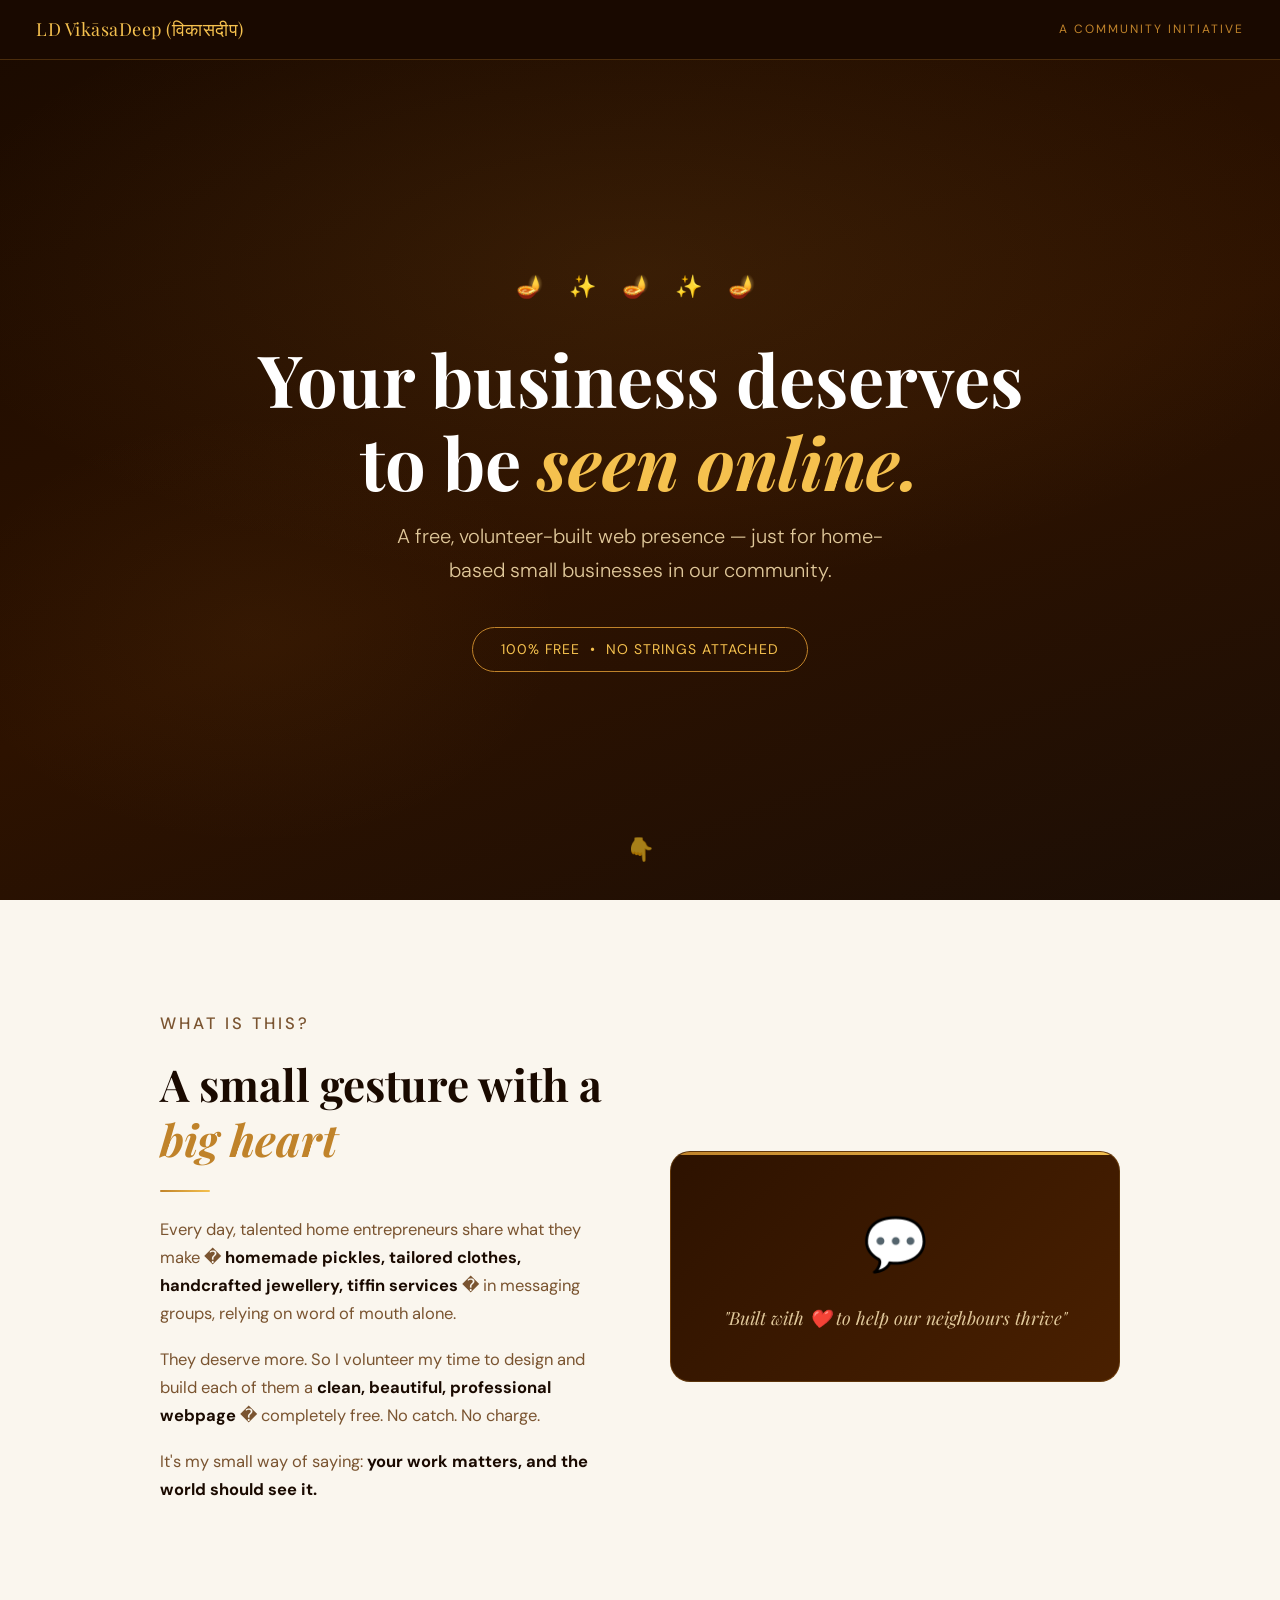
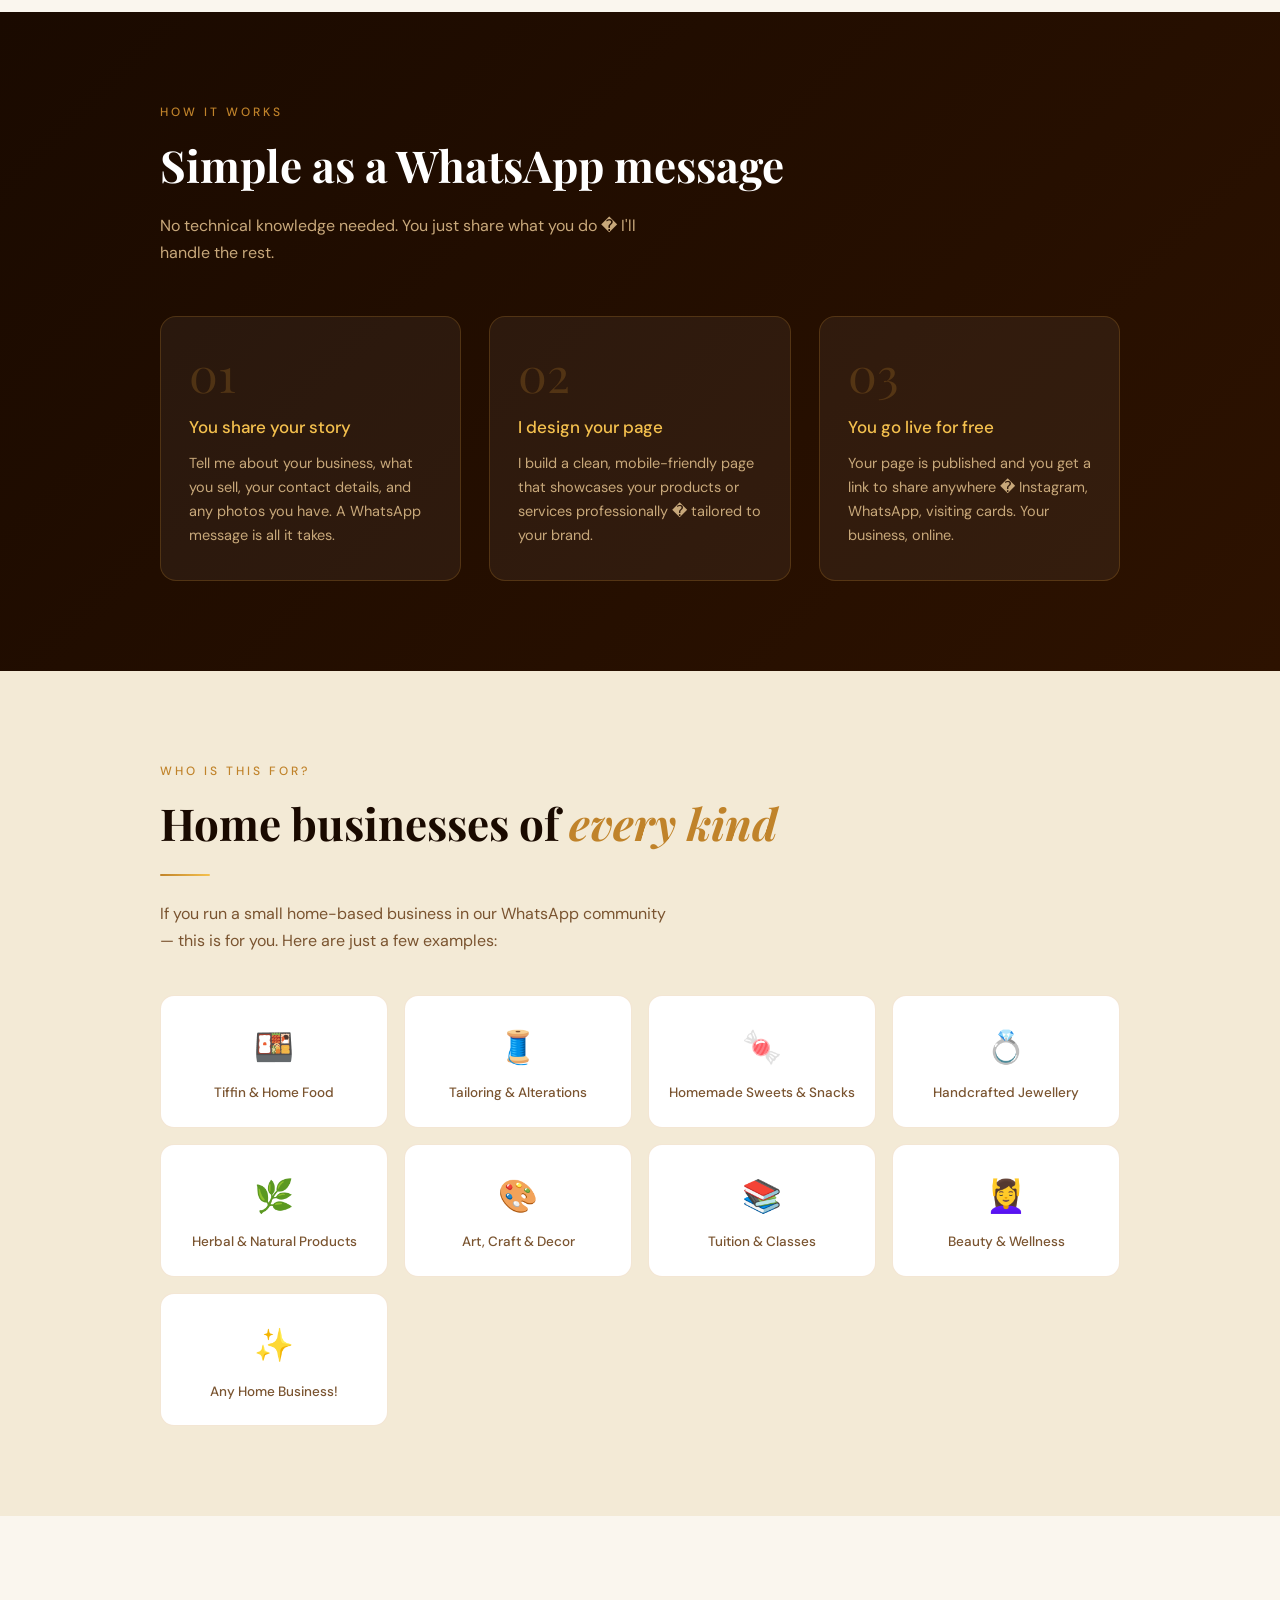
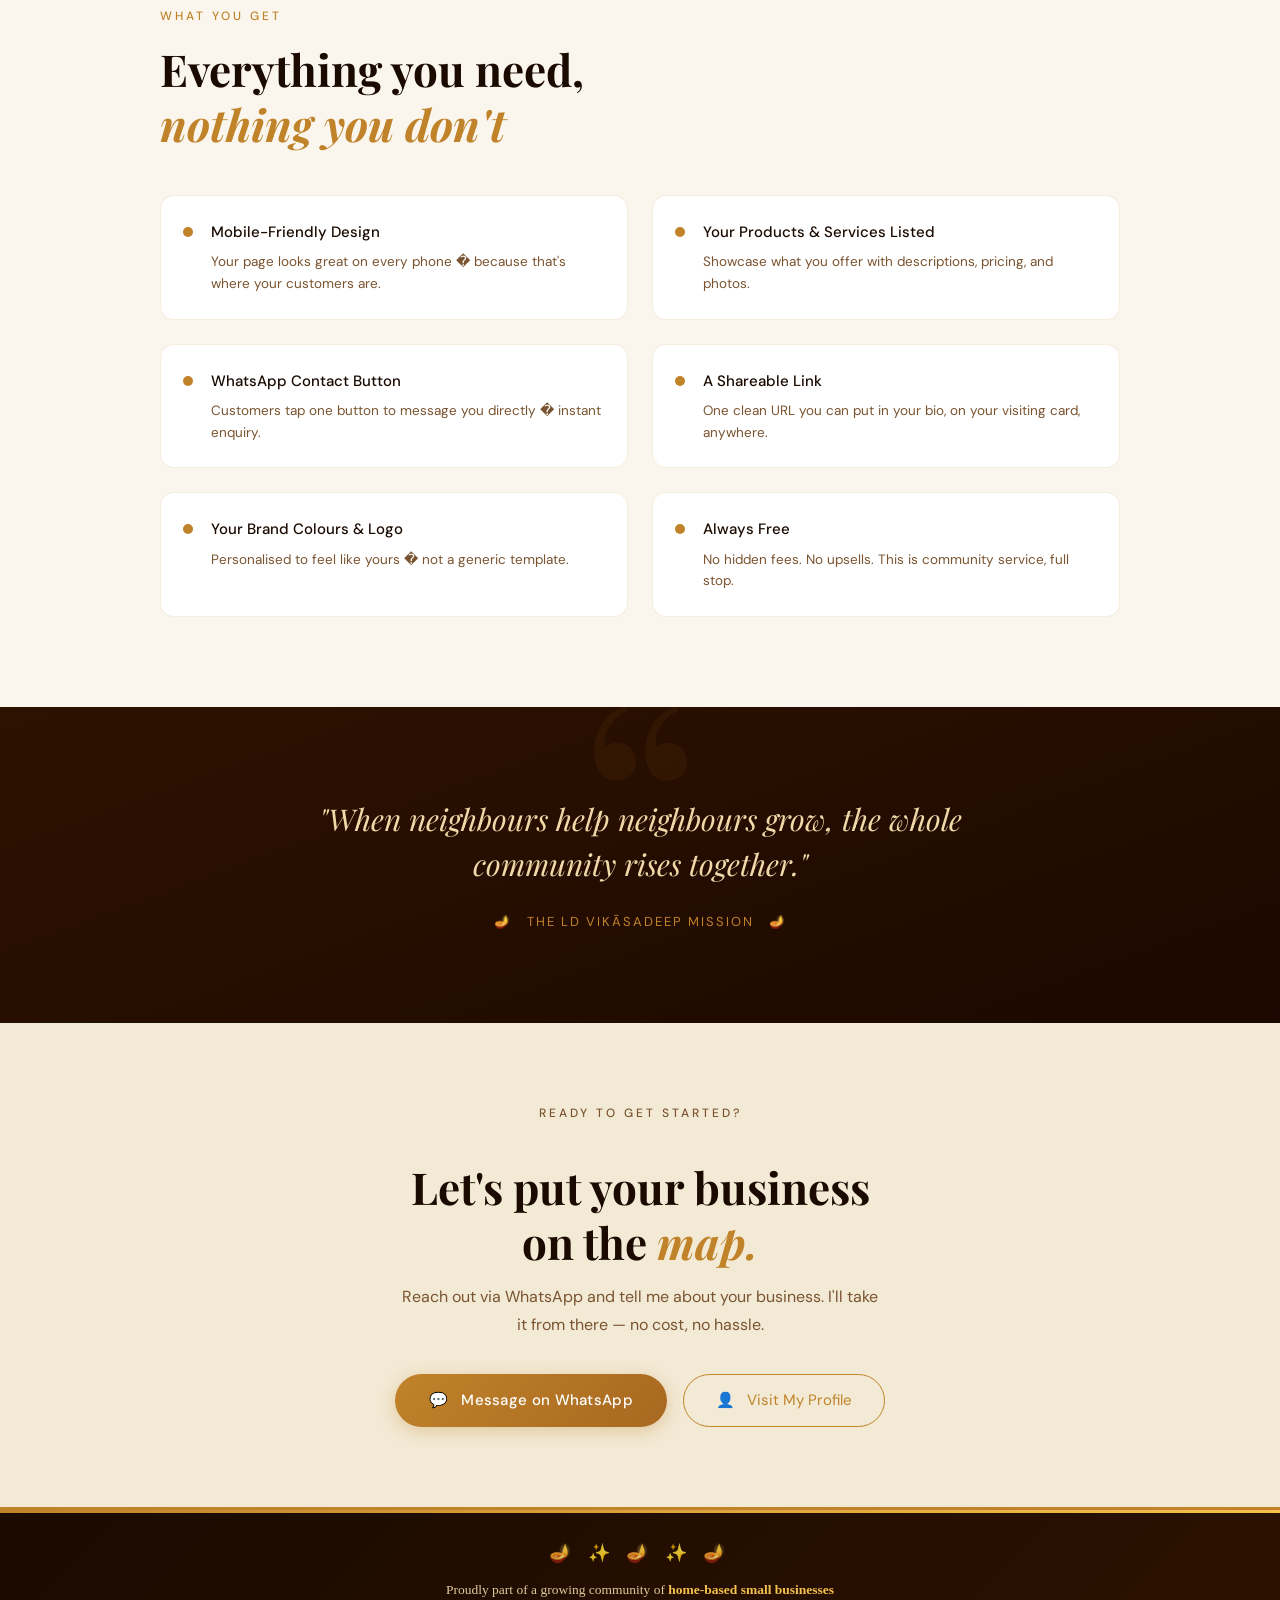
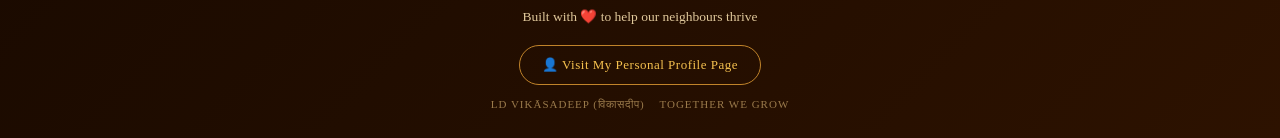
==== index.html @ a93a5a82 "First Draft of Files" ====
<!DOCTYPE html>
<html lang="en">
<head>
<meta charset="UTF-8">
<meta name="viewport" content="width=device-width, initial-scale=1.0">
<title>LD VikāsaDeep (विकासदीप)  Free Internet Presence for Neighborhood Businesses</title>
<link href="https://fonts.googleapis.com/css2?family=Playfair+Display:ital,wght@0,400;0,700;1,400&family=DM+Sans:wght@300;400;500&display=swap" rel="stylesheet">
<link rel="stylesheet" href="./assets/styles/styles.css"/>
</head>
<body>

<!-- -- NAV -- -->
<nav>
  <a class="nav-brand" href="#">LD VikāsaDeep (विकासदीप)</a>
  <span class="nav-tag">A Community Initiative</span>
</nav>

<!-- -- HERO -- -->
<section class="hero">
  <div class="hero-kolam">🪔 ✨ 🪔 ✨ 🪔</div>
  <h1>Your business deserves<br>to be <em>seen online.</em></h1>
  <p class="hero-sub">A free, volunteer-built web presence — just for home-based small businesses in our community.</p>
  <span class="hero-badge">100% Free &nbsp;•&nbsp; No Strings Attached</span>
  <div class="hero-scroll">👇</div>
</section>

<!-- -- WHAT IS THIS -- -->
<section id="about">
  <div class="container">
    <div class="what-grid">
      <div class="what-text">
        <p class="section-label">What is this?</p>
        <h2 class="section-title">A small gesture with a <em>big heart</em></h2>
        <div class="divider-line"></div>
        <p>Every day, talented home entrepreneurs share what they make � <strong>homemade pickles, tailored clothes, handcrafted jewellery, tiffin services</strong> � in messaging groups, relying on word of mouth alone.</p>
        <p>They deserve more. So I volunteer my time to design and build each of them a <strong>clean, beautiful, professional webpage</strong> � completely free. No catch. No charge.</p>
        <p>It's my small way of saying: <strong>your work matters, and the world should see it.</strong></p>
      </div>
      <div class="what-visual">
        <span class="wa-icon">💬</span>
        <p>"Built with <span class="heart">❤️</span> to help our neighbours thrive"</p>
      </div>
    </div>
  </div>
</section>

<!-- -- HOW IT WORKS -- -->
<section class="how-section" id="how">
  <div class="container">
    <p class="section-label">How it works</p>
    <h2 class="section-title">Simple as a WhatsApp message</h2>
    <p class="subtitle">No technical knowledge needed. You just share what you do � I'll handle the rest.</p>
    <div class="steps-row">
      <div class="step-card">
        <span class="step-num">01</span>
        <h3>You share your story</h3>
        <p>Tell me about your business, what you sell, your contact details, and any photos you have. A WhatsApp message is all it takes.</p>
      </div>
      <div class="step-card">
        <span class="step-num">02</span>
        <h3>I design your page</h3>
        <p>I build a clean, mobile-friendly page that showcases your products or services professionally � tailored to your brand.</p>
      </div>
      <div class="step-card">
        <span class="step-num">03</span>
        <h3>You go live for free</h3>
        <p>Your page is published and you get a link to share anywhere � Instagram, WhatsApp, visiting cards. Your business, online.</p>
      </div>
    </div>
  </div>
</section>

<!-- -- WHO IS THIS FOR -- -->
<section class="for-section" id="who">
  <div class="container">
    <p class="section-label">Who is this for?</p>
    <h2 class="section-title">Home businesses of <em>every kind</em></h2>
    <div class="divider-line"></div>
    <p style="color:var(--muted);max-width:520px;">If you run a small home-based business in our WhatsApp community — this is for you. Here are just a few examples:</p>
    <div class="biz-grid">
      <div class="biz-card"><span class="biz-icon">🍱</span><p>Tiffin &amp; Home Food</p></div>
      <div class="biz-card"><span class="biz-icon">🧵</span><p>Tailoring &amp; Alterations</p></div>
      <div class="biz-card"><span class="biz-icon">🍬</span><p>Homemade Sweets &amp; Snacks</p></div>
      <div class="biz-card"><span class="biz-icon">💍</span><p>Handcrafted Jewellery</p></div>
      <div class="biz-card"><span class="biz-icon">🌿</span><p>Herbal &amp; Natural Products</p></div>
      <div class="biz-card"><span class="biz-icon">🎨</span><p>Art, Craft &amp; Decor</p></div>
      <div class="biz-card"><span class="biz-icon">📚</span><p>Tuition &amp; Classes</p></div>
      <div class="biz-card"><span class="biz-icon">💆‍♀️</span><p>Beauty &amp; Wellness</p></div>
      <div class="biz-card"><span class="biz-icon">✨</span><p>Any Home Business!</p></div>
    </div>
  </div>
</section>

<!-- -- WHAT YOU GET -- -->
<section id="features">
  <div class="container">
    <p class="section-label">What you get</p>
    <h2 class="section-title">Everything you need,<br><em>nothing you don't</em></h2>
    <div class="get-grid">
      <div class="get-item"><div class="get-dot"></div><div><h4>Mobile-Friendly Design</h4><p>Your page looks great on every phone � because that's where your customers are.</p></div></div>
      <div class="get-item"><div class="get-dot"></div><div><h4>Your Products &amp; Services Listed</h4><p>Showcase what you offer with descriptions, pricing, and photos.</p></div></div>
      <div class="get-item"><div class="get-dot"></div><div><h4>WhatsApp Contact Button</h4><p>Customers tap one button to message you directly � instant enquiry.</p></div></div>
      <div class="get-item"><div class="get-dot"></div><div><h4>A Shareable Link</h4><p>One clean URL you can put in your bio, on your visiting card, anywhere.</p></div></div>
      <div class="get-item"><div class="get-dot"></div><div><h4>Your Brand Colours &amp; Logo</h4><p>Personalised to feel like yours � not a generic template.</p></div></div>
      <div class="get-item"><div class="get-dot"></div><div><h4>Always Free</h4><p>No hidden fees. No upsells. This is community service, full stop.</p></div></div>
    </div>
  </div>
</section>

<!-- -- QUOTE -- -->
<section class="quote-section">
  <div class="container">
    <blockquote>"When neighbours help neighbours grow, the whole community rises together."</blockquote>
    <p class="quote-credit">🪔 &nbsp; The LD VikāsaDeep Mission &nbsp; 🪔</p>
  </div>
</section>

<!-- -- CTA -- -->
<section class="cta-section" id="contact">
  <div class="container">
    <p class="section-label">Ready to get started?</p>
    <h2 class="section-title">Let's put your business<br>on the <em>map.</em></h2>
    <p>Reach out via WhatsApp and tell me about your business. I'll take it from there — no cost, no hassle.</p>
    <div class="cta-buttons">
      <a href="https://wa.me/919999999999" class="btn-primary" target="_blank">💬 &nbsp; Message on WhatsApp</a>
      <a href="https://lavanyadeepak.rf.gd/" class="btn-outline" target="_blank">👤 &nbsp; Visit My Profile</a>
    </div>
  </div>
</section>

<!-- -- FOOTER -- -->
<footer class="community-footer">
  <div class="kolam-divider">🪔 ✨ 🪔 ✨ 🪔</div>
  <p>Proudly part of a growing community of <strong style="color:#f5c14e;">home-based small businesses</strong></p>
  <p>Built with <span class="heart">❤️</span> to help our neighbours thrive</p>
  <a href="https://lavanyadeepak.rf.gd/" class="home-link" target="_blank" rel="noopener">
    👤 Visit My Personal Profile Page
  </a>
  <br>
  <span class="tag">LD VikāsaDeep (विकासदीप) &nbsp;&nbsp; Together We Grow</span>
</footer>

</body>
</html>
---- assets/styles/styles.css ----
*, *::before, *::after { box-sizing: border-box; margin: 0; padding: 0; }

  :root {
    --cream:    #faf6ee;
    --cream2:   #f3ead6;
    --brown:    #1a0a00;
    --brown2:   #2d1200;
    --brown3:   #4a2000;
    --gold:     #c0832a;
    --gold2:    #f5c14e;
    --text:     #3a1800;
    --muted:    #7a5430;
    --white:    #ffffff;
  }

  html { scroll-behavior: smooth; }

  body {
    background: var(--cream);
    color: var(--text);
    font-family: 'DM Sans', sans-serif;
    font-size: 16px;
    line-height: 1.7;
    overflow-x: hidden;
  }

  /* -- NAV ------------------------------- */
  nav {
    position: fixed; top: 0; left: 0; right: 0; z-index: 100;
    background: rgba(26,10,0,0.96);
    backdrop-filter: blur(8px);
    display: flex; align-items: center; justify-content: space-between;
    padding: 14px 36px;
    border-bottom: 1px solid rgba(192,131,42,0.3);
  }
  .nav-brand {
    font-family: 'Playfair Display', serif;
    color: var(--gold2);
    font-size: 18px;
    letter-spacing: 0.5px;
    text-decoration: none;
  }
  .nav-tag {
    font-size: 12px;
    color: var(--gold);
    letter-spacing: 2px;
    text-transform: uppercase;
  }

  /* -- HERO ------------------------------- */
  .hero {
    min-height: 100vh;
    background: linear-gradient(160deg, var(--brown) 0%, var(--brown2) 55%, #1c0e05 100%);
    display: flex; align-items: center; justify-content: center;
    flex-direction: column;
    text-align: center;
    padding: 120px 24px 80px;
    position: relative;
    overflow: hidden;
  }
  .hero::before {
    content: '';
    position: absolute; inset: 0;
    background:
      radial-gradient(ellipse 80% 50% at 50% 30%, rgba(192,131,42,0.12) 0%, transparent 70%),
      radial-gradient(ellipse 40% 40% at 20% 70%, rgba(192,131,42,0.06) 0%, transparent 60%);
    pointer-events: none;
  }
  .hero-kolam {
    font-size: 22px;
    letter-spacing: 10px;
    color: var(--gold);
    opacity: 0.7;
    margin-bottom: 32px;
    animation: fadeUp 0.8s ease both;
  }
  .hero h1 {
    font-family: 'Playfair Display', serif;
    font-size: clamp(36px, 7vw, 72px);
    color: var(--white);
    line-height: 1.15;
    max-width: 820px;
    animation: fadeUp 0.9s ease 0.1s both;
    margin-bottom: 16px;
  }
  .hero h1 em {
    font-style: italic;
    color: var(--gold2);
  }
  .hero-sub {
    font-size: clamp(16px, 2.5vw, 20px);
    color: #e0c89a;
    max-width: 540px;
    margin: 0 auto 40px;
    font-weight: 300;
    animation: fadeUp 1s ease 0.2s both;
  }
  .hero-badge {
    display: inline-block;
    border: 1.5px solid var(--gold);
    border-radius: 30px;
    padding: 10px 28px;
    color: var(--gold2);
    font-size: 14px;
    letter-spacing: 1px;
    text-transform: uppercase;
    animation: fadeUp 1s ease 0.3s both;
  }
  .hero-scroll {
    position: absolute; bottom: 32px; left: 50%; transform: translateX(-50%);
    color: var(--gold);
    font-size: 22px;
    animation: bounce 2s ease-in-out infinite;
    opacity: 0.6;
  }

  /* -- SECTION BASE ----------------------- */
  section {
    padding: 90px 24px;
  }
  .container {
    max-width: 960px;
    margin: 0 auto;
  }
  .section-label {
    font-size: 12px;
    letter-spacing: 3px;
    text-transform: uppercase;
    color: var(--gold);
    margin-bottom: 14px;
    font-weight: 500;
  }
  .section-title {
    font-family: 'Playfair Display', serif;
    font-size: clamp(28px, 4vw, 44px);
    color: var(--brown);
    line-height: 1.25;
    margin-bottom: 20px;
  }
  .section-title em {
    font-style: italic;
    color: var(--gold);
  }
  .divider-line {
    width: 50px;
    height: 2px;
    background: linear-gradient(90deg, var(--gold), var(--gold2));
    border-radius: 2px;
    margin: 24px 0;
  }

  /* -- WHAT IS THIS ----------------------- */
  .what-grid {
    display: grid;
    grid-template-columns: 1fr 1fr;
    gap: 60px;
    align-items: center;
    margin-top: 20px;
  }
  .what-text p {
    color: var(--muted);
    margin-bottom: 18px;
    font-size: 16.5px;
  }
  .what-text strong { color: var(--brown); }
  .what-visual {
    background: linear-gradient(135deg, var(--brown2), var(--brown3));
    border-radius: 20px;
    padding: 48px 36px;
    text-align: center;
    position: relative;
    overflow: hidden;
    border: 1px solid rgba(192,131,42,0.3);
  }
  .what-visual::before {
    content: '';
    position: absolute; top: 0; left: 0; right: 0; height: 3px;
    background: linear-gradient(90deg, var(--gold), var(--gold2), var(--gold));
    background-size: 200%;
    animation: shimmer 3s linear infinite;
  }
  .wa-icon {
    font-size: 52px;
    margin-bottom: 16px;
    display: block;
  }
  .what-visual p {
    color: #e0c89a;
    font-family: 'Playfair Display', serif;
    font-style: italic;
    font-size: 18px;
    line-height: 1.6;
  }
  .what-visual span.heart {
    color: #e05252;
    display: inline-block;
    animation: pulse 1.4s ease-in-out infinite;
  }

  /* -- HOW IT WORKS ----------------------- */
  .how-section {
    background: linear-gradient(135deg, var(--brown) 0%, var(--brown2) 100%);
    padding: 90px 24px;
    position: relative;
    overflow: hidden;
  }
  .how-section .section-title { color: var(--white); }
  .how-section .section-label { color: var(--gold); }
  .how-section p.subtitle { color: #c8a87a; margin-bottom: 50px; max-width: 520px; }

  .steps-row {
    display: grid;
    grid-template-columns: repeat(3, 1fr);
    gap: 28px;
    margin-top: 10px;
  }
  .step-card {
    background: rgba(255,255,255,0.05);
    border: 1px solid rgba(192,131,42,0.25);
    border-radius: 16px;
    padding: 32px 28px;
    position: relative;
    transition: transform 0.3s ease, border-color 0.3s ease;
  }
  .step-card:hover {
    transform: translateY(-4px);
    border-color: rgba(192,131,42,0.6);
  }
  .step-num {
    font-family: 'Playfair Display', serif;
    font-size: 48px;
    color: rgba(192,131,42,0.25);
    line-height: 1;
    margin-bottom: 16px;
    display: block;
  }
  .step-card h3 {
    color: var(--gold2);
    font-size: 17px;
    font-weight: 500;
    margin-bottom: 10px;
  }
  .step-card p {
    color: #c8a87a;
    font-size: 14.5px;
    line-height: 1.65;
  }

  /* -- WHO IS THIS FOR -------------------- */
  .for-section {
    background: var(--cream2);
  }
  .biz-grid {
    display: grid;
    grid-template-columns: repeat(auto-fit, minmax(180px, 1fr));
    gap: 16px;
    margin-top: 40px;
  }
  .biz-card {
    background: var(--white);
    border: 1px solid rgba(192,131,42,0.2);
    border-radius: 14px;
    padding: 24px 20px;
    text-align: center;
    transition: box-shadow 0.3s ease, transform 0.3s ease;
  }
  .biz-card:hover {
    transform: translateY(-3px);
    box-shadow: 0 8px 24px rgba(192,131,42,0.15);
  }
  .biz-icon { font-size: 32px; margin-bottom: 10px; display: block; }
  .biz-card p {
    font-size: 13.5px;
    color: var(--muted);
    font-weight: 500;
    line-height: 1.4;
  }

  /* -- WHAT YOU GET ----------------------- */
  .get-grid {
    display: grid;
    grid-template-columns: 1fr 1fr;
    gap: 24px;
    margin-top: 44px;
  }
  .get-item {
    display: flex;
    gap: 18px;
    align-items: flex-start;
    background: var(--white);
    border: 1px solid rgba(192,131,42,0.15);
    border-radius: 14px;
    padding: 24px 22px;
    transition: border-color 0.3s;
  }
  .get-item:hover { border-color: rgba(192,131,42,0.5); }
  .get-dot {
    width: 10px; height: 10px;
    border-radius: 50%;
    background: var(--gold);
    margin-top: 7px;
    flex-shrink: 0;
  }
  .get-item h4 {
    font-size: 15px;
    font-weight: 500;
    color: var(--brown);
    margin-bottom: 6px;
  }
  .get-item p {
    font-size: 13.5px;
    color: var(--muted);
    line-height: 1.6;
  }

  /* -- TESTIMONIAL / QUOTE --------------- */
  .quote-section {
    background: linear-gradient(160deg, var(--brown2), #1c0800);
    padding: 90px 24px;
    text-align: center;
    position: relative;
    overflow: hidden;
  }
  .quote-section::before {
    content: '\201C';
    position: absolute;
    font-family: 'Playfair Display', serif;
    font-size: 300px;
    color: rgba(192,131,42,0.07);
    top: -60px; left: 50%;
    transform: translateX(-50%);
    pointer-events: none;
    line-height: 1;
  }
  blockquote {
    font-family: 'Playfair Display', serif;
    font-style: italic;
    font-size: clamp(20px, 3.5vw, 30px);
    color: #f0d8a8;
    max-width: 680px;
    margin: 0 auto 24px;
    line-height: 1.5;
    position: relative;
  }
  .quote-credit {
    font-size: 13px;
    color: var(--gold);
    letter-spacing: 2px;
    text-transform: uppercase;
  }

  /* -- CTA -------------------------------- */
  .cta-section {
    padding: 80px 24px;
    text-align: center;
    background: var(--cream2);
  }
  .cta-section .section-title { margin-bottom: 14px; }
  .cta-section p {
    color: var(--muted);
    max-width: 480px;
    margin: 0 auto 36px;
  }
  .cta-buttons {
    display: flex;
    gap: 16px;
    justify-content: center;
    flex-wrap: wrap;
  }
  .btn-primary {
    display: inline-block;
    background: linear-gradient(135deg, var(--gold), #a86820);
    color: var(--white);
    font-size: 15px;
    font-weight: 500;
    padding: 14px 34px;
    border-radius: 40px;
    text-decoration: none;
    letter-spacing: 0.3px;
    transition: opacity 0.25s, transform 0.25s;
    box-shadow: 0 4px 18px rgba(192,131,42,0.35);
  }
  .btn-primary:hover { opacity: 0.9; transform: translateY(-2px); }
  .btn-outline {
    display: inline-block;
    border: 1.5px solid var(--gold);
    color: var(--gold);
    font-size: 15px;
    padding: 13px 32px;
    border-radius: 40px;
    text-decoration: none;
    transition: background 0.25s, color 0.25s, transform 0.25s;
  }
  .btn-outline:hover {
    background: var(--gold);
    color: var(--brown);
    transform: translateY(-2px);
  }

  /* -- FOOTER (from the design brief) ----- */
  .community-footer {
    background: linear-gradient(135deg, #1a0a00 0%, #2d1200 100%);
    color: #f5e6c8;
    text-align: center;
    padding: 28px 20px 22px;
    font-family: 'Georgia', serif;
    border-top: 3px solid #c0832a;
    position: relative;
    overflow: hidden;
  }
  .community-footer::before {
    content: '';
    position: absolute;
    top: 0; left: 0; right: 0;
    height: 3px;
    background: linear-gradient(90deg, #c0832a, #f5c14e, #c0832a);
    background-size: 200% 100%;
    animation: shimmer 3s linear infinite;
  }
  .community-footer .kolam-divider {
    font-size: 18px;
    letter-spacing: 6px;
    color: #c0832a;
    margin-bottom: 10px;
    opacity: 0.85;
  }
  .community-footer p {
    margin: 4px 0;
    font-size: 13.5px;
    color: #e0c89a;
    line-height: 1.7;
  }
  .community-footer a.home-link {
    display: inline-block;
    margin-top: 12px;
    padding: 8px 22px;
    background: transparent;
    border: 1.5px solid #c0832a;
    border-radius: 30px;
    color: #f5c14e;
    text-decoration: none;
    font-size: 13px;
    font-family: 'Georgia', serif;
    letter-spacing: 0.5px;
    transition: all 0.3s ease;
  }
  .community-footer a.home-link:hover {
    background: #c0832a;
    color: #1a0a00;
    transform: translateY(-1px);
    box-shadow: 0 4px 14px rgba(192, 131, 42, 0.4);
  }
  .community-footer .heart {
    color: #e05252;
    animation: pulse 1.4s ease-in-out infinite;
    display: inline-block;
  }
  .community-footer .tag {
    display: inline-block;
    margin-top: 10px;
    font-size: 11px;
    color: #9a7a4a;
    letter-spacing: 1px;
    text-transform: uppercase;
  }

  /* -- ANIMATIONS ------------------------- */
  @keyframes fadeUp {
    from { opacity: 0; transform: translateY(24px); }
    to   { opacity: 1; transform: translateY(0); }
  }
  @keyframes shimmer {
    0%   { background-position: -200% 0; }
    100% { background-position:  200% 0; }
  }
  @keyframes pulse {
    0%, 100% { transform: scale(1); }
    50%       { transform: scale(1.25); }
  }
  @keyframes bounce {
    0%, 100% { transform: translateX(-50%) translateY(0); }
    50%       { transform: translateX(-50%) translateY(8px); }
  }

  /* -- RESPONSIVE ------------------------- */
  @media (max-width: 720px) {
    nav { padding: 14px 20px; }
    .what-grid, .steps-row, .get-grid { grid-template-columns: 1fr; gap: 28px; }
    section { padding: 64px 20px; }
    .how-section { padding: 64px 20px; }
    .quote-section { padding: 64px 20px; }
  }
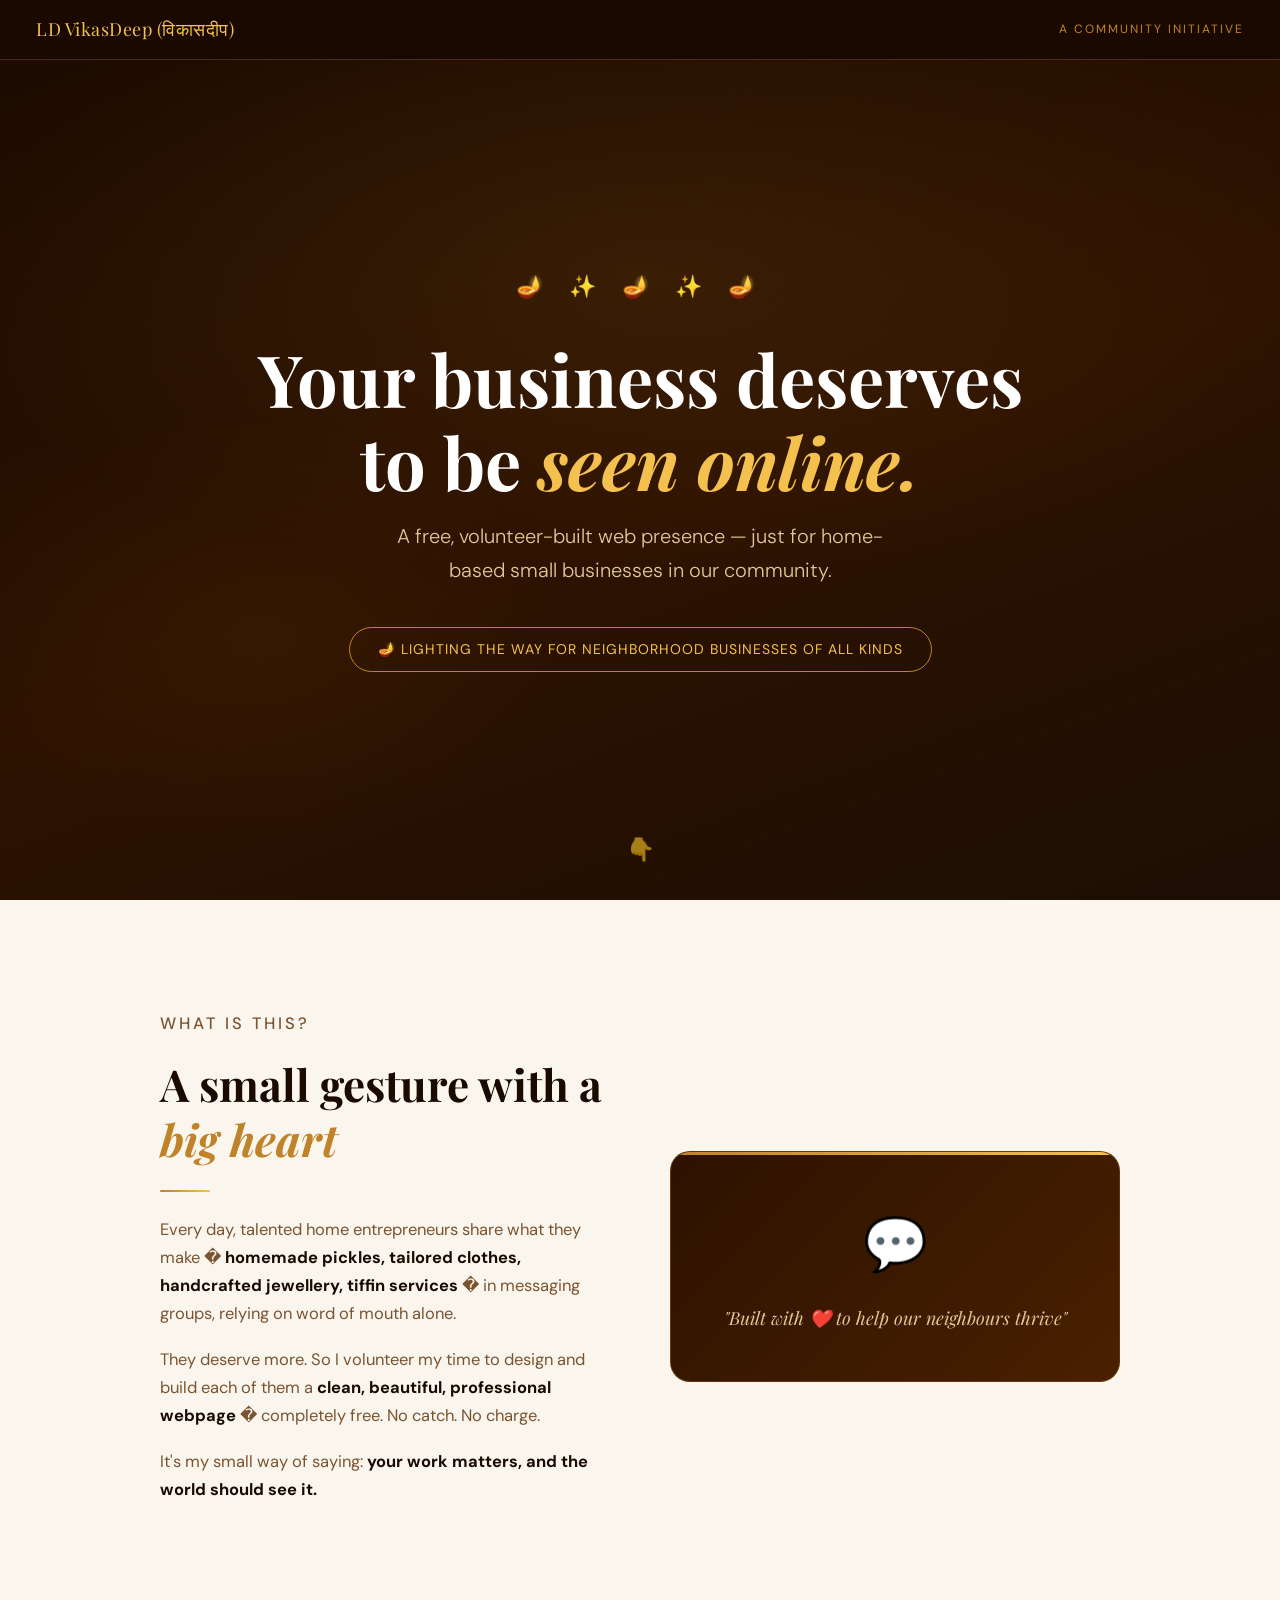
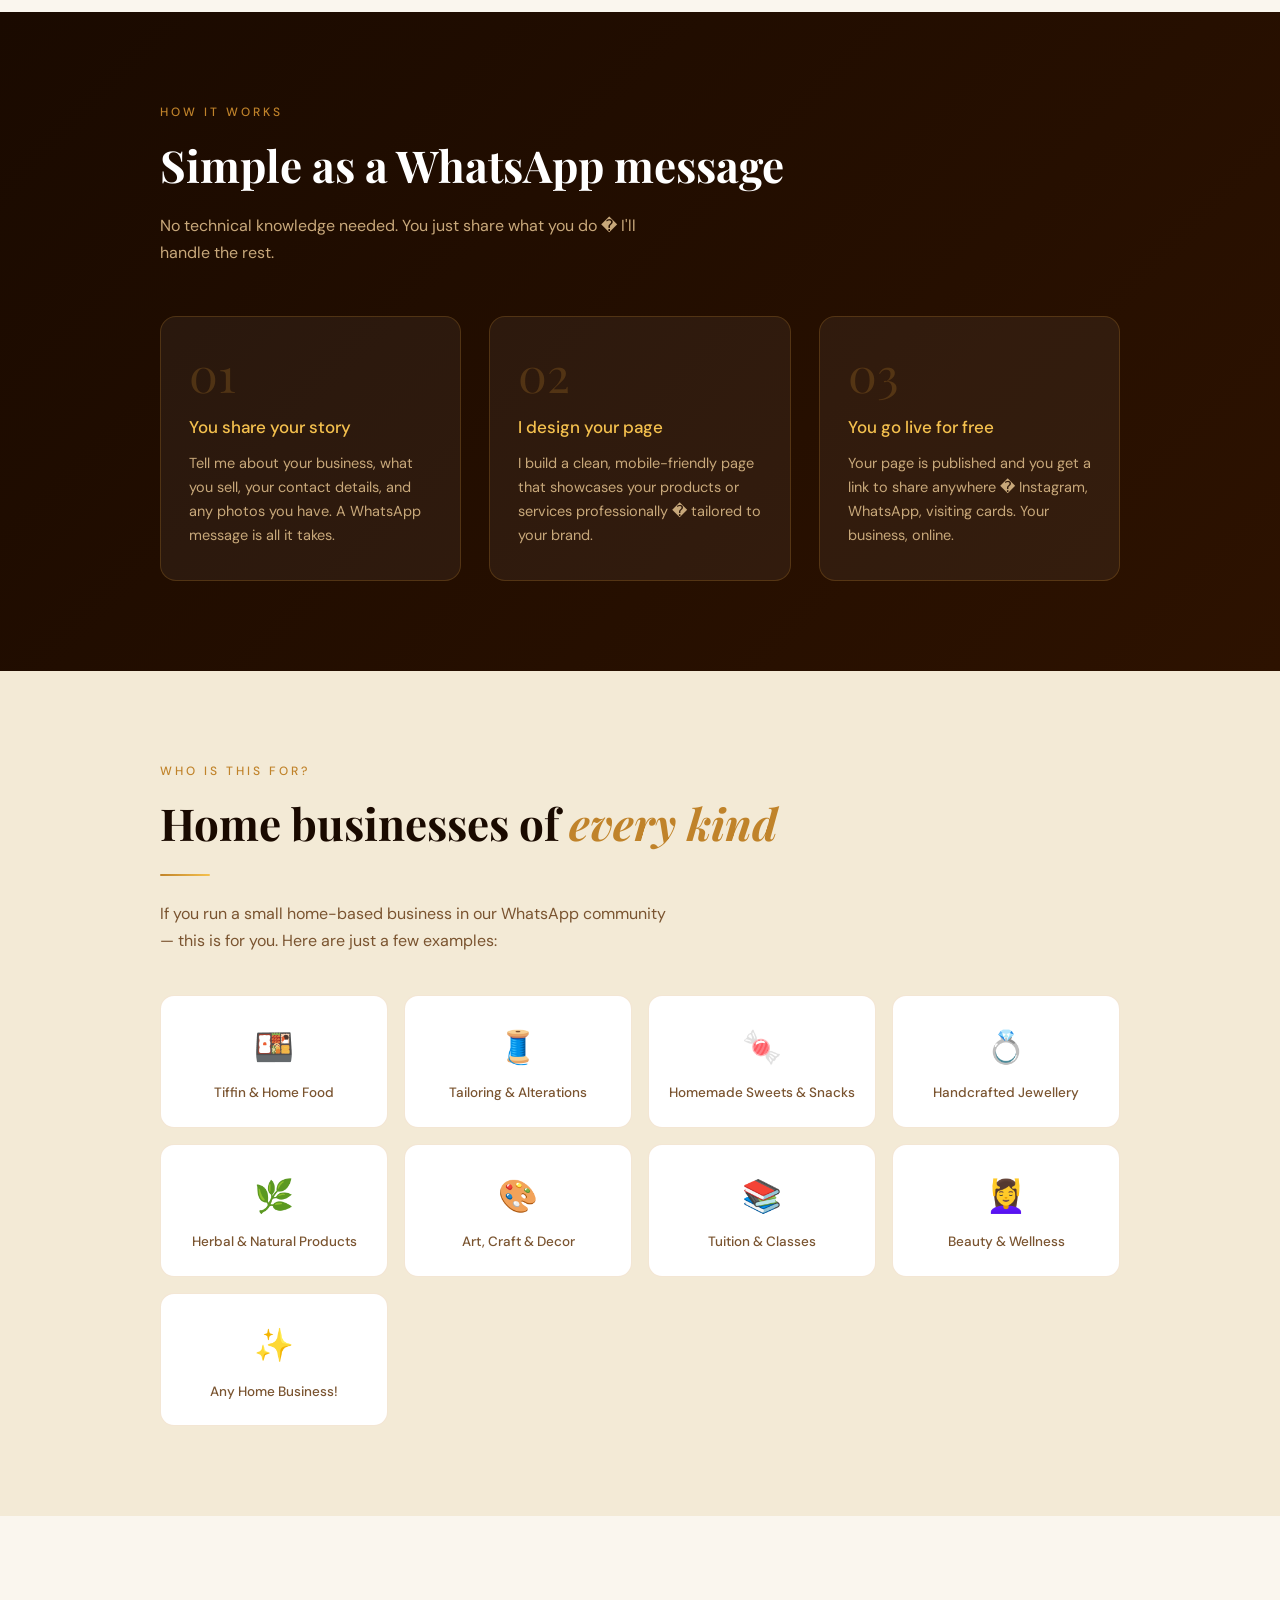
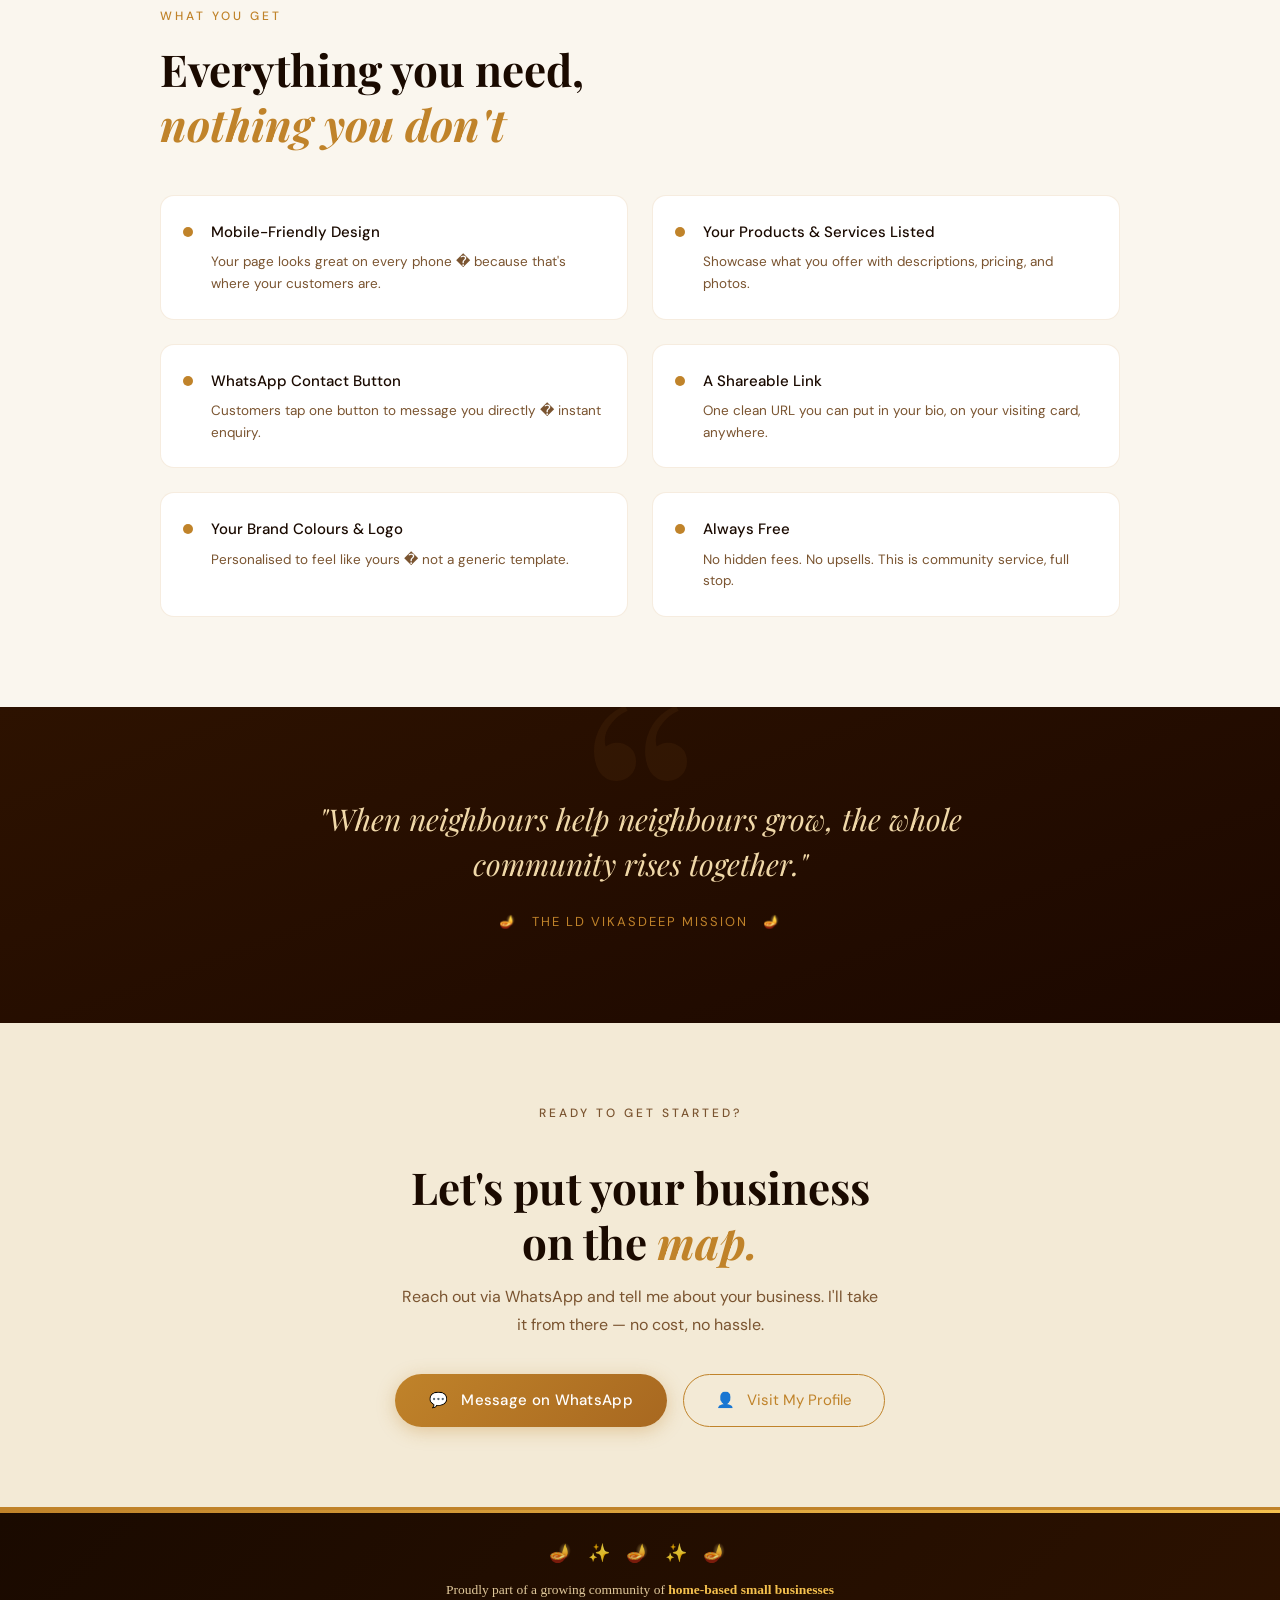
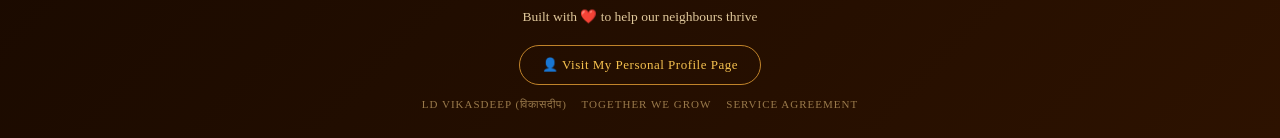
==== commit c4254c00: "ToS" ====
--- a/index.html
+++ b/index.html
@@ -3,7 +3,7 @@
 <head>
 <meta charset="UTF-8">
 <meta name="viewport" content="width=device-width, initial-scale=1.0">
-<title>LD VikāsaDeep (विकासदीप)  Free Internet Presence for Neighborhood Businesses</title>
+<title>LD VikasDeep (विकासदीप)  Free Internet Presence for Neighborhood Businesses</title>
 <link href="https://fonts.googleapis.com/css2?family=Playfair+Display:ital,wght@0,400;0,700;1,400&family=DM+Sans:wght@300;400;500&display=swap" rel="stylesheet">
 <link rel="stylesheet" href="./assets/styles/styles.css"/>
 </head>
@@ -11,7 +11,7 @@
 
 <!-- -- NAV -- -->
 <nav>
-  <a class="nav-brand" href="#">LD VikāsaDeep (विकासदीप)</a>
+  <a class="nav-brand" href="#">LD VikasDeep (विकासदीप)</a>
   <span class="nav-tag">A Community Initiative</span>
 </nav>
 
@@ -20,7 +20,7 @@
   <div class="hero-kolam">🪔 ✨ 🪔 ✨ 🪔</div>
   <h1>Your business deserves<br>to be <em>seen online.</em></h1>
   <p class="hero-sub">A free, volunteer-built web presence — just for home-based small businesses in our community.</p>
-  <span class="hero-badge">100% Free &nbsp;•&nbsp; No Strings Attached</span>
+  <span class="hero-badge">🪔 Lighting the way for neighborhood businesses of all kinds</span>
   <div class="hero-scroll">👇</div>
 </section>
 
@@ -111,7 +111,7 @@
 <section class="quote-section">
   <div class="container">
     <blockquote>"When neighbours help neighbours grow, the whole community rises together."</blockquote>
-    <p class="quote-credit">🪔 &nbsp; The LD VikāsaDeep Mission &nbsp; 🪔</p>
+    <p class="quote-credit">🪔 &nbsp; The LD VikasDeep Mission &nbsp; 🪔</p>
   </div>
 </section>
 
@@ -137,7 +137,7 @@
     👤 Visit My Personal Profile Page
   </a>
   <br>
-  <span class="tag">LD VikāsaDeep (विकासदीप) &nbsp;&nbsp; Together We Grow</span>
+  <span class="tag">LD VikasDeep (विकासदीप) &nbsp;&nbsp; Together We Grow &nbsp;&nbsp; <a href="tos.html" style="color:inherit;text-decoration:none;">Service Agreement</a></span>
 </footer>
 
 </body>
--- a/assets/styles/styles.css
+++ b/assets/styles/styles.css
@@ -489,4 +489,100 @@
     section { padding: 64px 20px; }
     .how-section { padding: 64px 20px; }
     .quote-section { padding: 64px 20px; }
+  }
+
+  /* -- TOS PAGE SPECIFIC ------------------ */
+  .tos-hero {
+    background: linear-gradient(135deg, var(--brown) 0%, var(--brown2) 100%);
+    padding: 100px 24px 52px;
+    text-align: center;
+    position: relative; overflow: hidden;
+  }
+  .tos-hero::before {
+    content: '';
+    position: absolute; top: 0; left: 0; right: 0; height: 3px;
+    background: linear-gradient(90deg, var(--gold), var(--gold2), var(--gold));
+    background-size: 200%;
+    animation: shimmer 3s linear infinite;
+  }
+  .kolam { font-size: 18px; letter-spacing: 8px; color: var(--gold); opacity: 0.7; margin-bottom: 18px; }
+  .tos-hero h1 { font-family: 'Playfair Display', serif; font-size: clamp(28px, 5vw, 46px); color: #fff; margin-bottom: 12px; }
+  .tos-hero p  { color: #c8a87a; font-size: 15px; max-width: 540px; margin: 0 auto; }
+  .version-badge {
+    display: inline-block; margin-top: 20px;
+    border: 1px solid rgba(192,131,42,0.5); border-radius: 20px;
+    padding: 6px 20px; color: var(--gold); font-size: 12px; letter-spacing: 1px;
+  }
+
+  .tos-body { max-width: 780px; margin: 0 auto; padding: 60px 24px 80px; }
+
+  .intro-card {
+    background: linear-gradient(135deg, var(--brown2), #1c0800);
+    border-radius: 16px;
+    border: 1px solid rgba(192,131,42,0.3);
+    padding: 32px 36px;
+    margin-bottom: 52px;
+    position: relative; overflow: hidden;
+  }
+  .intro-card::before {
+    content: '🪔';
+    position: absolute; right: 28px; top: 24px;
+    font-size: 42px; opacity: 0.2;
+  }
+  .intro-card p { color: #e0c89a; font-size: 15.5px; line-height: 1.8; }
+  .intro-card strong { color: var(--gold2); }
+
+  .tos-section { margin-bottom: 44px; }
+  .section-num {
+    font-family: 'Playfair Display', serif;
+    font-size: 13px; color: var(--gold);
+    letter-spacing: 2px; text-transform: uppercase;
+    margin-bottom: 8px; display: block;
+  }
+  .tos-section h2 {
+    font-family: 'Playfair Display', serif;
+    font-size: 22px; color: var(--brown);
+    margin-bottom: 16px;
+    padding-bottom: 10px;
+    border-bottom: 1.5px solid rgba(192,131,42,0.25);
+  }
+  .tos-section p  { color: var(--muted); margin-bottom: 12px; font-size: 15.5px; }
+  .tos-section p:last-child { margin-bottom: 0; }
+  .tos-section strong { color: var(--brown); }
+
+  .rule-list { list-style: none; margin: 12px 0; }
+  .rule-list li {
+    display: flex; gap: 14px; align-items: flex-start;
+    background: var(--white);
+    border: 1px solid rgba(192,131,42,0.15);
+    border-radius: 10px;
+    padding: 14px 18px;
+    margin-bottom: 10px;
+    font-size: 15px;
+    color: var(--muted);
+    transition: border-color 0.2s;
+  }
+  .rule-list li:hover { border-color: rgba(192,131,42,0.4); }
+  .rule-dot { width: 8px; height: 8px; border-radius: 50%; background: var(--gold); margin-top: 7px; flex-shrink: 0; }
+  .rule-list li strong { color: var(--brown); display: block; margin-bottom: 2px; }
+
+  .highlight-box { background: var(--cream2); border-left: 3px solid var(--gold); border-radius: 0 10px 10px 0; padding: 18px 22px; margin: 18px 0; color: var(--muted); font-size: 15px; }
+  .highlight-box strong { color: var(--brown); }
+
+  .revisions { width: 100%; border-collapse: collapse; font-size: 14px; margin-top: 16px; }
+  .revisions th { background: var(--brown2); color: var(--gold2); padding: 10px 16px; text-align: left; font-weight: 500; }
+  .revisions td { padding: 10px 16px; border-bottom: 1px solid rgba(192,131,42,0.12); color: var(--muted); background: var(--white); }
+  .revisions tr:last-child td { border-bottom: none; }
+
+  .sig-block { background: linear-gradient(135deg, var(--brown), var(--brown2)); border-radius: 16px; border: 1px solid rgba(192,131,42,0.3); padding: 36px; margin-top: 52px; text-align: center; position: relative; overflow: hidden; }
+  .sig-block::before { content: ''; position: absolute; top: 0; left: 0; right: 0; height: 3px; background: linear-gradient(90deg, var(--gold), var(--gold2), var(--gold)); background-size: 200%; animation: shimmer 3s linear infinite; }
+  .sig-block .kolam { margin-bottom: 14px; }
+  .sig-block p { color: #c8a87a; font-size: 14px; margin-bottom: 6px; }
+  .sig-block .sig-name { font-family: 'Playfair Display', serif; font-style: italic; color: var(--gold2); font-size: 22px; margin: 14px 0 4px; }
+  .sig-block .sig-title { font-size: 13px; color: var(--gold); letter-spacing: 1px; text-transform: uppercase; }
+  .sig-block .heart { color: #e05252; animation: pulse 1.4s ease-in-out infinite; display: inline-block; }
+
+  @media (max-width: 600px) {
+    .tos-body { padding: 40px 16px 60px; }
+    .intro-card { padding: 24px 20px; }
   }
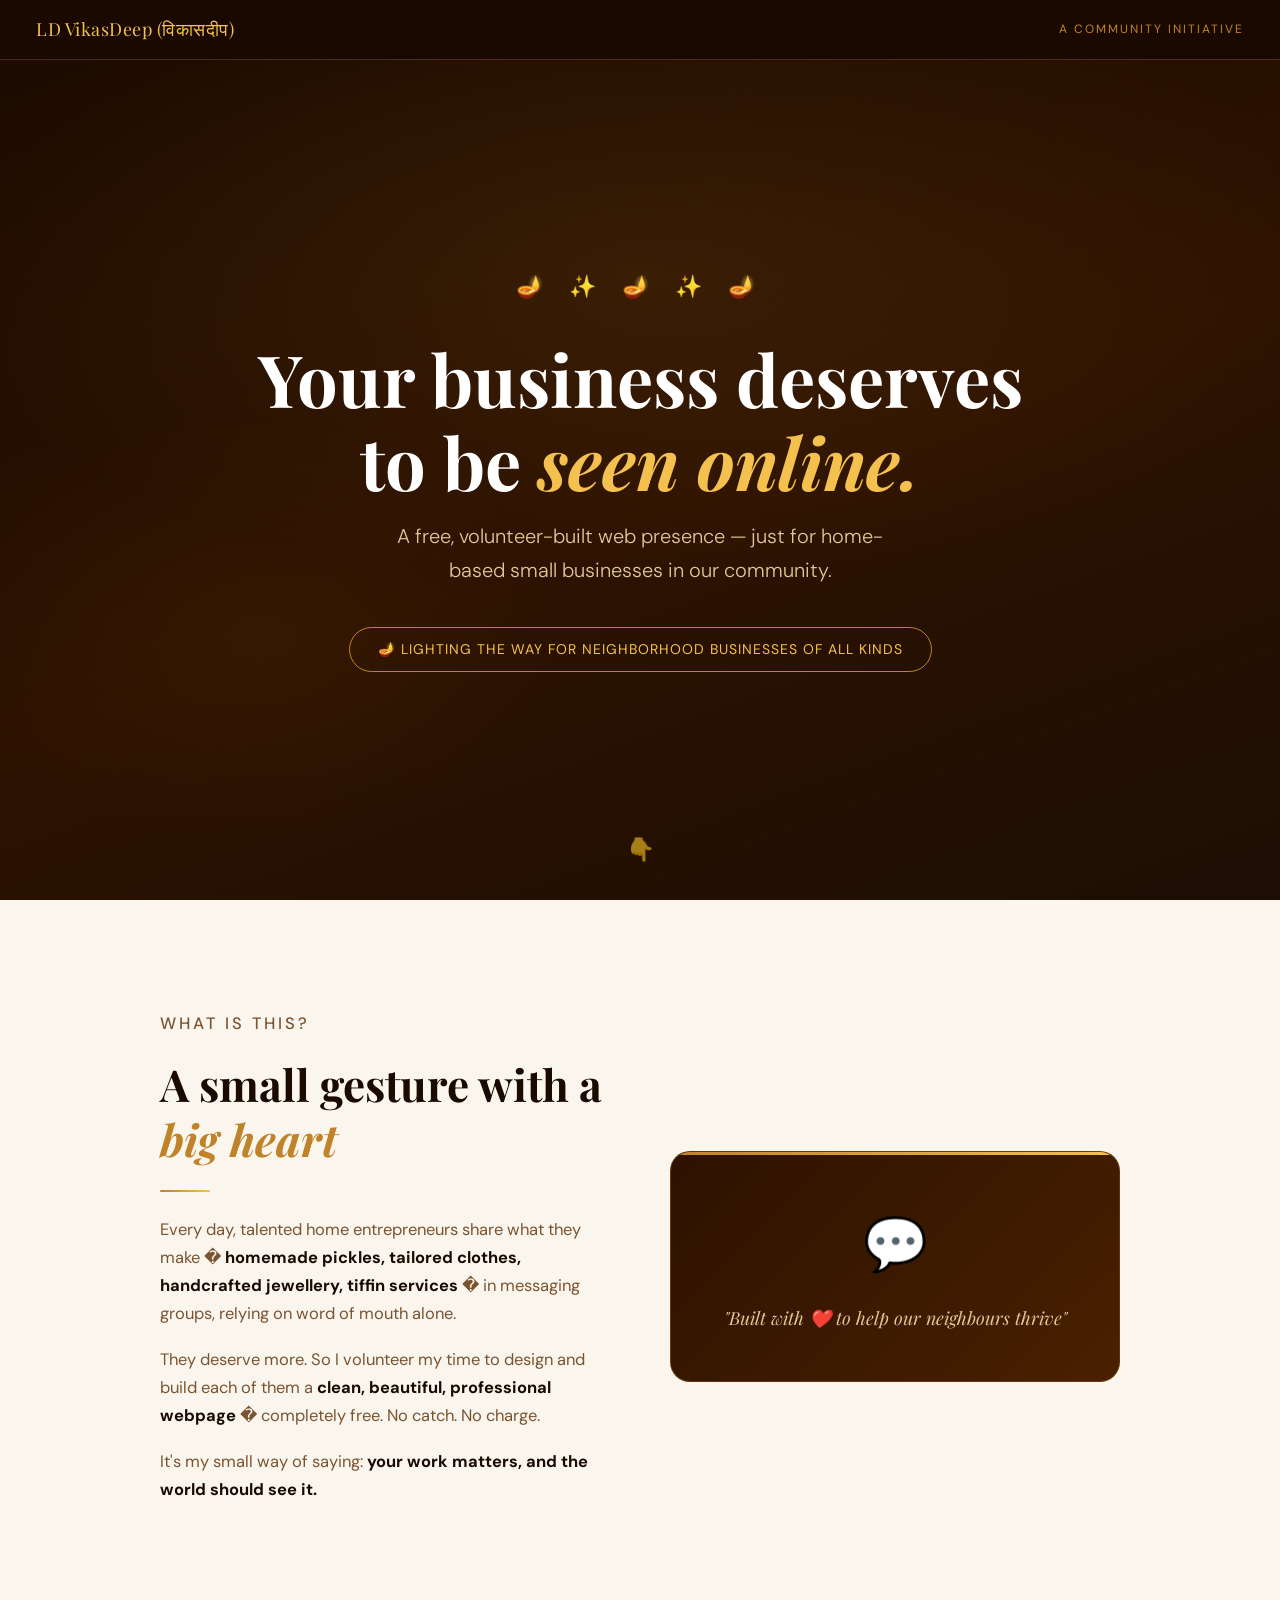
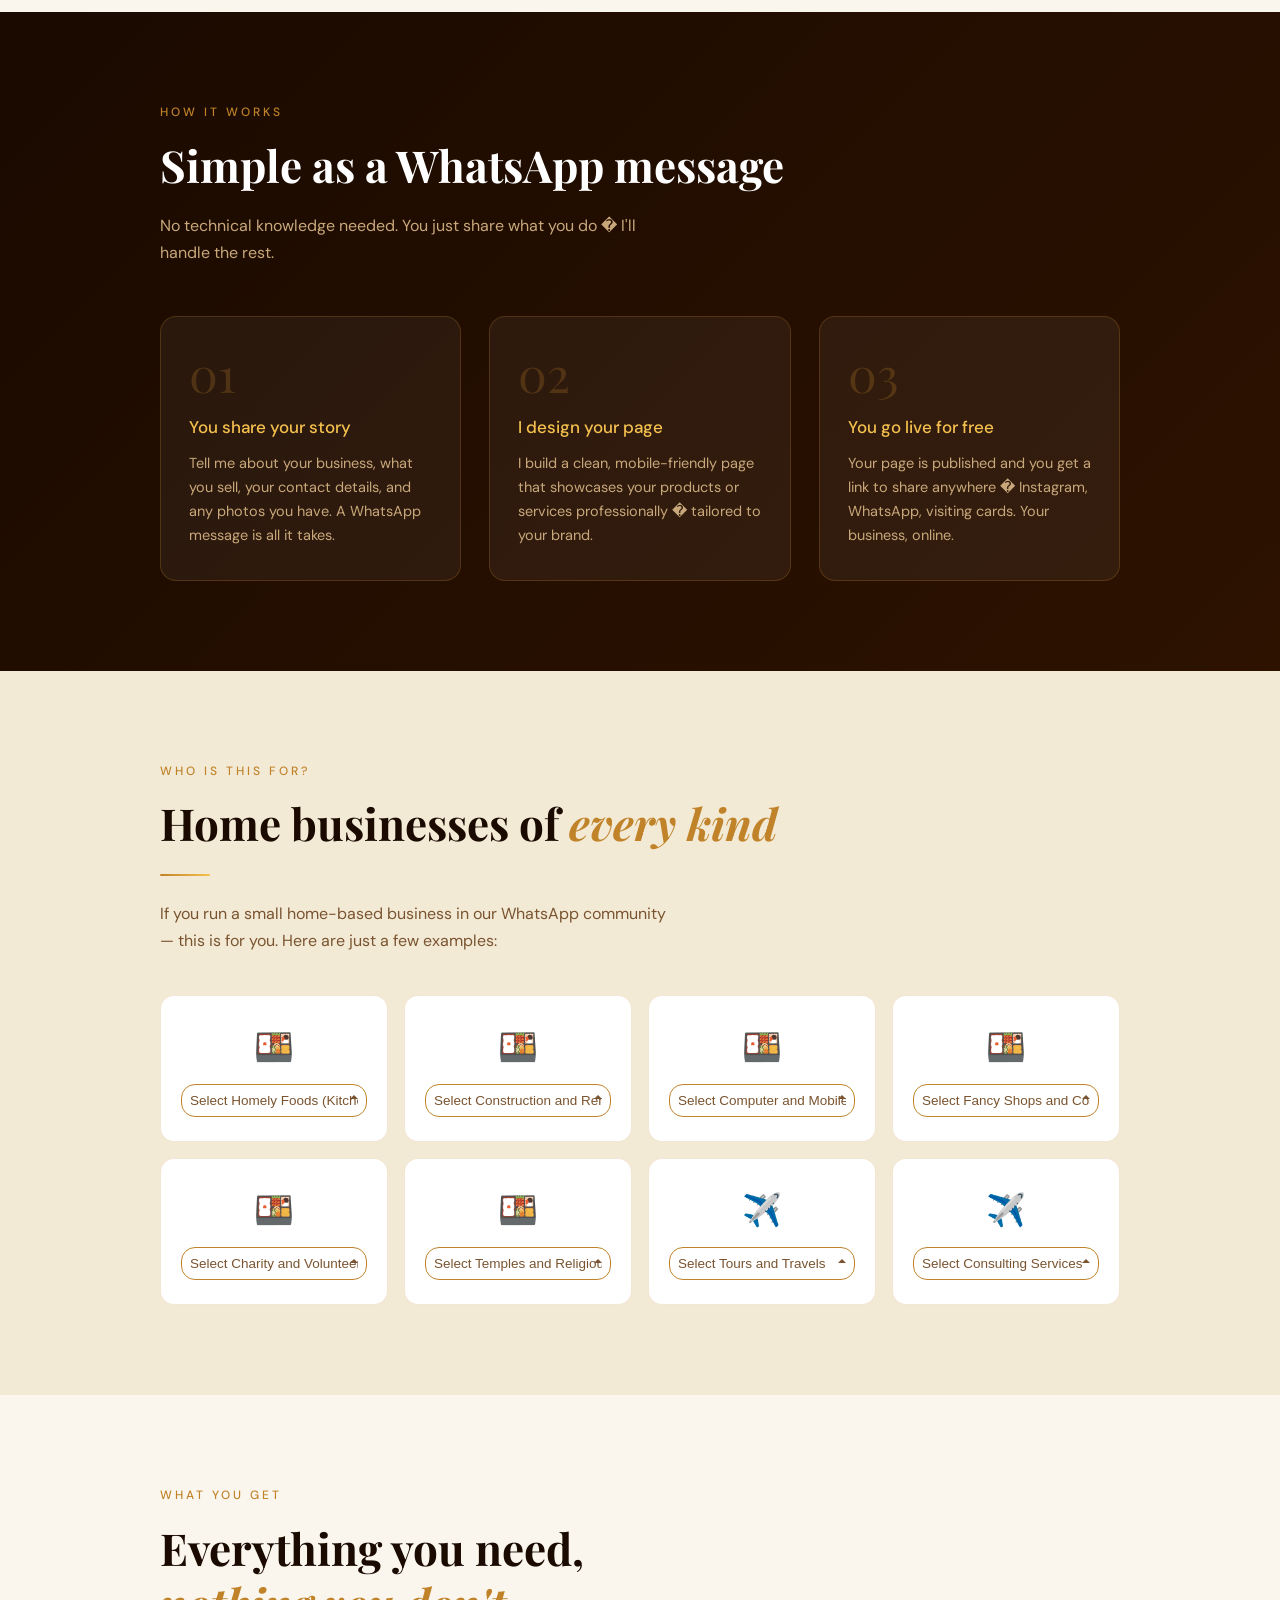
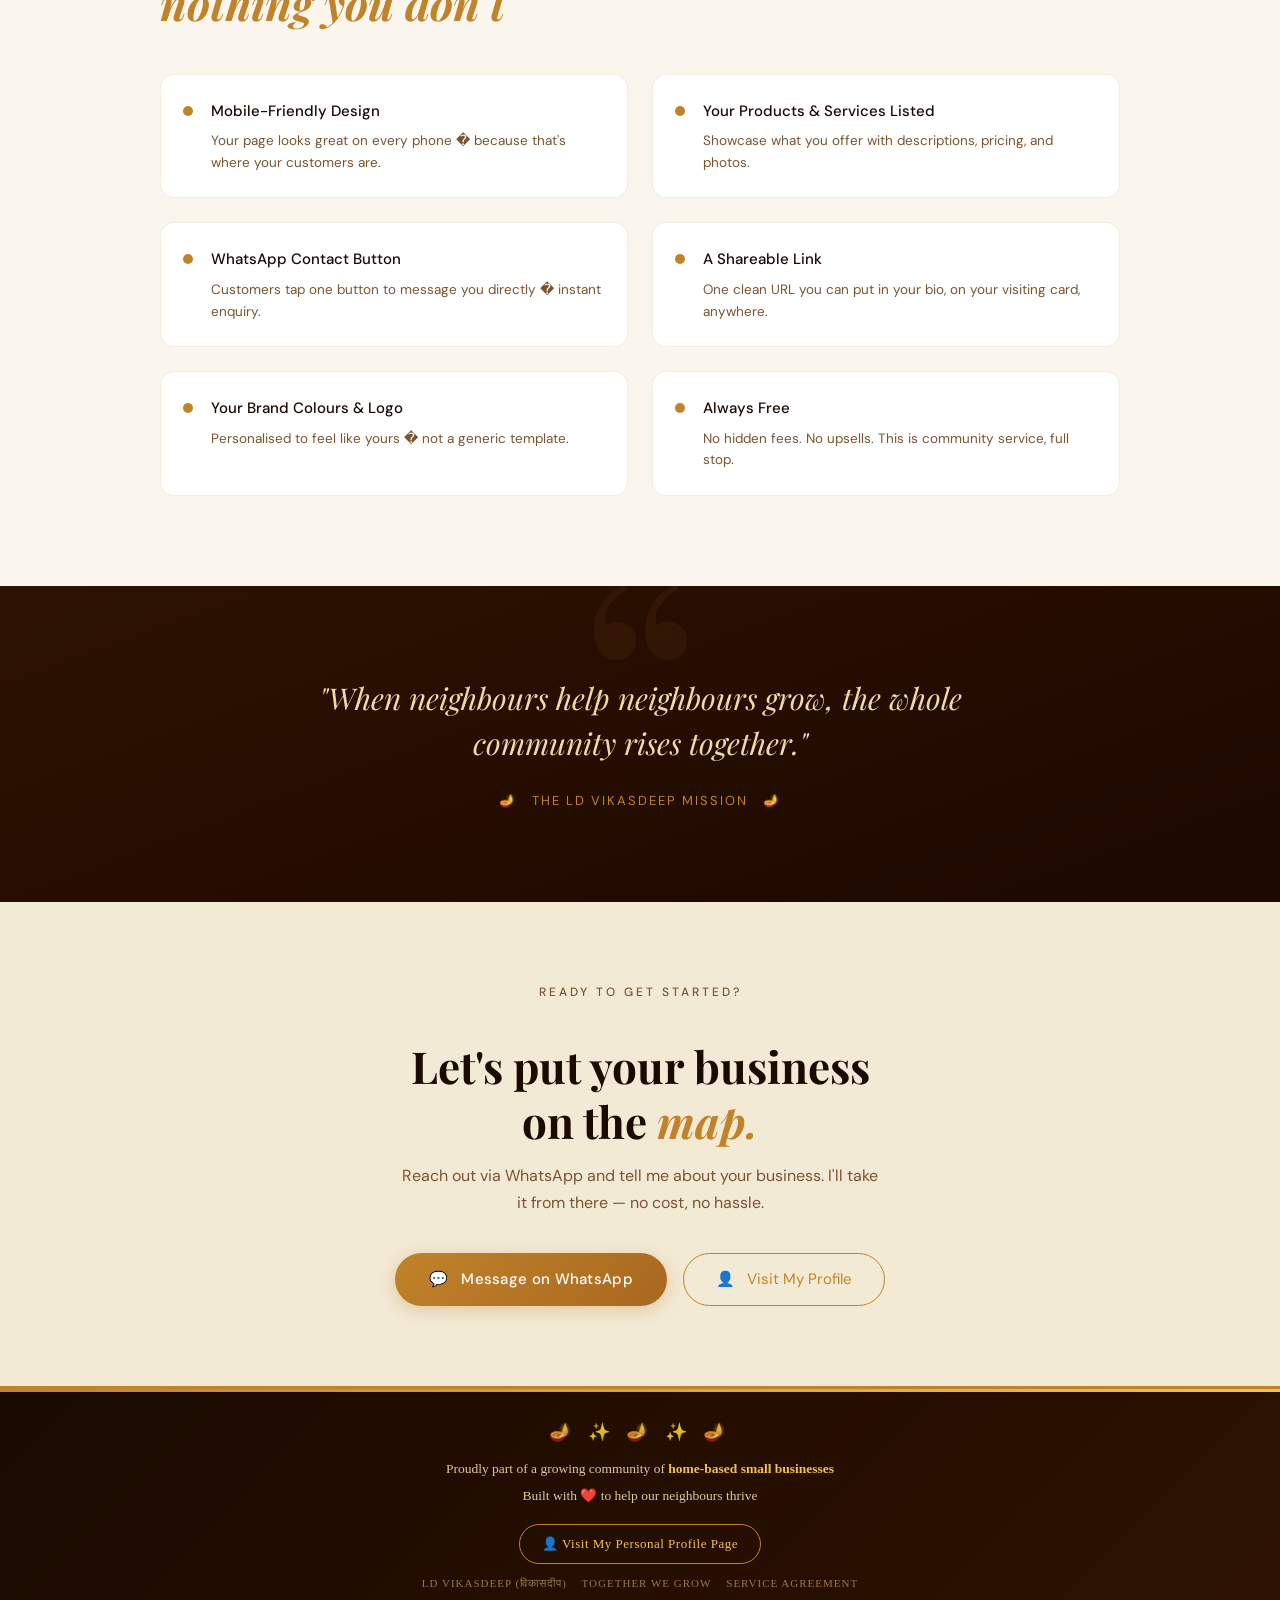
==== commit 3364e487: "making it generic" ====
--- a/index.html
+++ b/index.html
@@ -77,17 +77,11 @@
     <h2 class="section-title">Home businesses of <em>every kind</em></h2>
     <div class="divider-line"></div>
     <p style="color:var(--muted);max-width:520px;">If you run a small home-based business in our WhatsApp community — this is for you. Here are just a few examples:</p>
-    <div class="biz-grid">
-      <div class="biz-card"><span class="biz-icon">🍱</span><p>Tiffin &amp; Home Food</p></div>
-      <div class="biz-card"><span class="biz-icon">🧵</span><p>Tailoring &amp; Alterations</p></div>
-      <div class="biz-card"><span class="biz-icon">🍬</span><p>Homemade Sweets &amp; Snacks</p></div>
-      <div class="biz-card"><span class="biz-icon">💍</span><p>Handcrafted Jewellery</p></div>
-      <div class="biz-card"><span class="biz-icon">🌿</span><p>Herbal &amp; Natural Products</p></div>
-      <div class="biz-card"><span class="biz-icon">🎨</span><p>Art, Craft &amp; Decor</p></div>
-      <div class="biz-card"><span class="biz-icon">📚</span><p>Tuition &amp; Classes</p></div>
-      <div class="biz-card"><span class="biz-icon">💆‍♀️</span><p>Beauty &amp; Wellness</p></div>
-      <div class="biz-card"><span class="biz-icon">✨</span><p>Any Home Business!</p></div>
+    <div class="biz-grid" id="business-grid">
+
     </div>
+    <script src="./assets/scripts/business-loader.js"></script>
+
   </div>
 </section>
 
--- a/assets/styles/styles.css
+++ b/assets/styles/styles.css
@@ -273,7 +273,30 @@
     font-size: 13.5px;
     color: var(--muted);
     font-weight: 500;
+    text-decoration: none;
     line-height: 1.4;
+  }
+  .biz-card select {
+    width: 100%;
+    padding: 8px;
+    border: 1px solid var(--gold);
+    border-radius: 14px;
+    background-color: var(--white);
+    color: var(--muted);
+    font-size: 13.5px;
+    font-weight: 500;
+    appearance: none; /* Remove default arrow */
+    background-image: url("data:image/svg+xml,%3Csvg xmlns='http://www.w3.org/2000/svg' viewBox='0 0 4 5'%3E%3Cpath fill='%237a5430' d='M2 0L0 2h4L2 0z'/%3E%3C/svg%3E");
+    background-position: right 8px top 50%;
+    background-repeat: no-repeat;
+    background-size: 8px;
+    cursor: pointer;
+  }
+
+  .biz-card select:focus {
+    outline: none;
+    border-color: var(--gold2);
+    box-shadow: 0 0 5px rgba(192,131,42,0.5);
   }
 
   /* -- WHAT YOU GET ----------------------- */
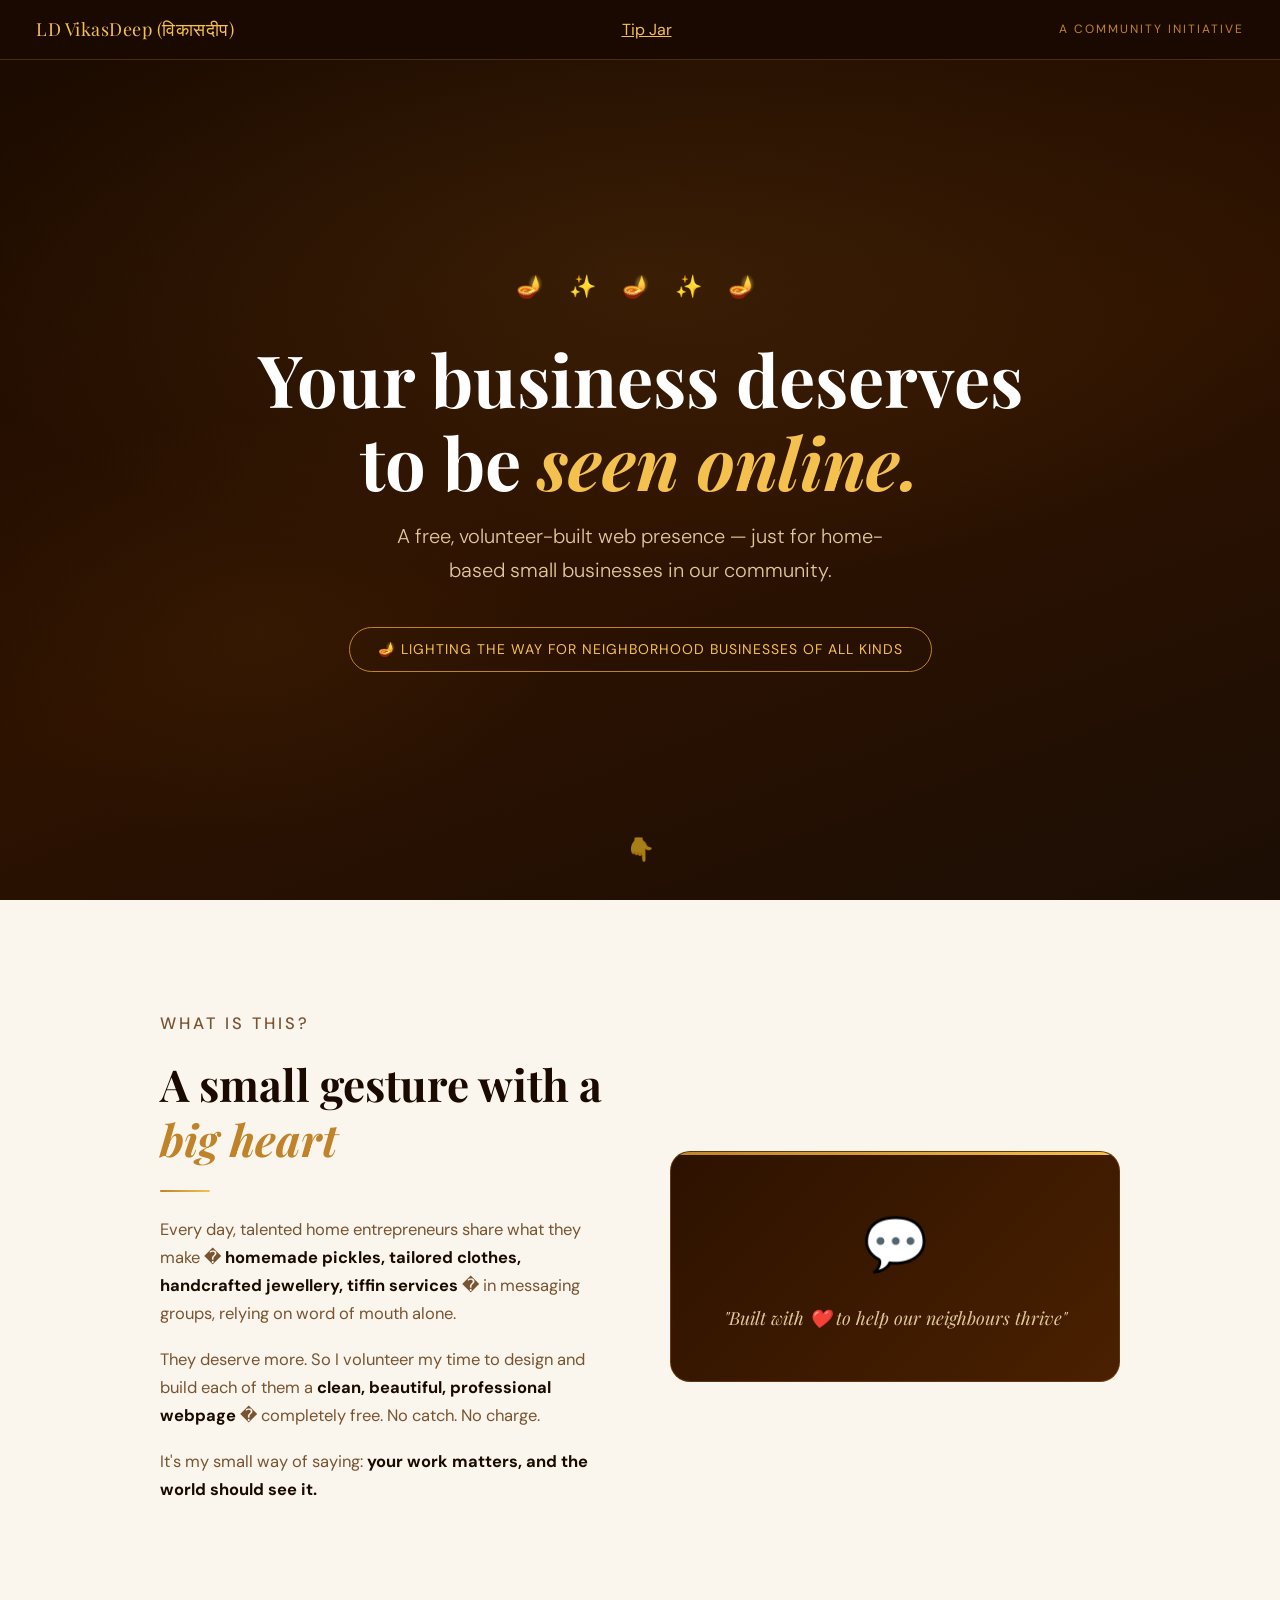
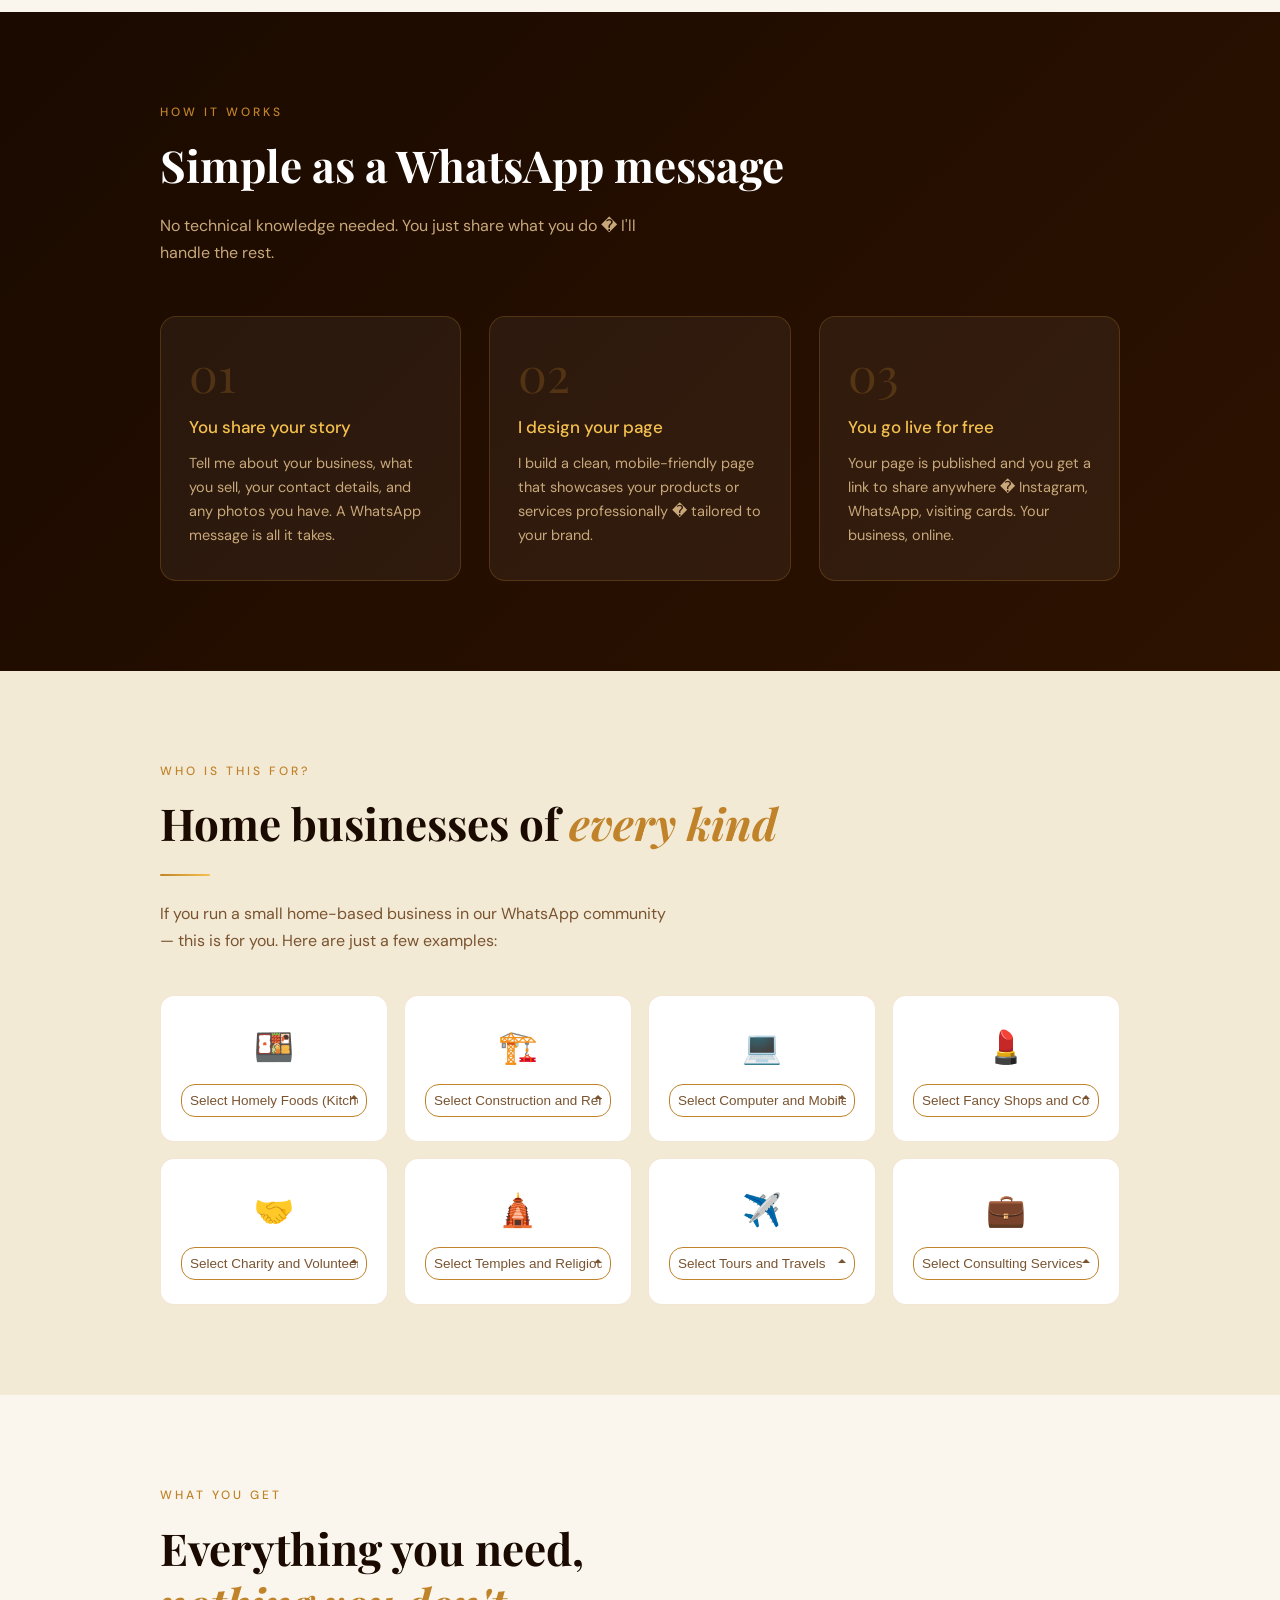
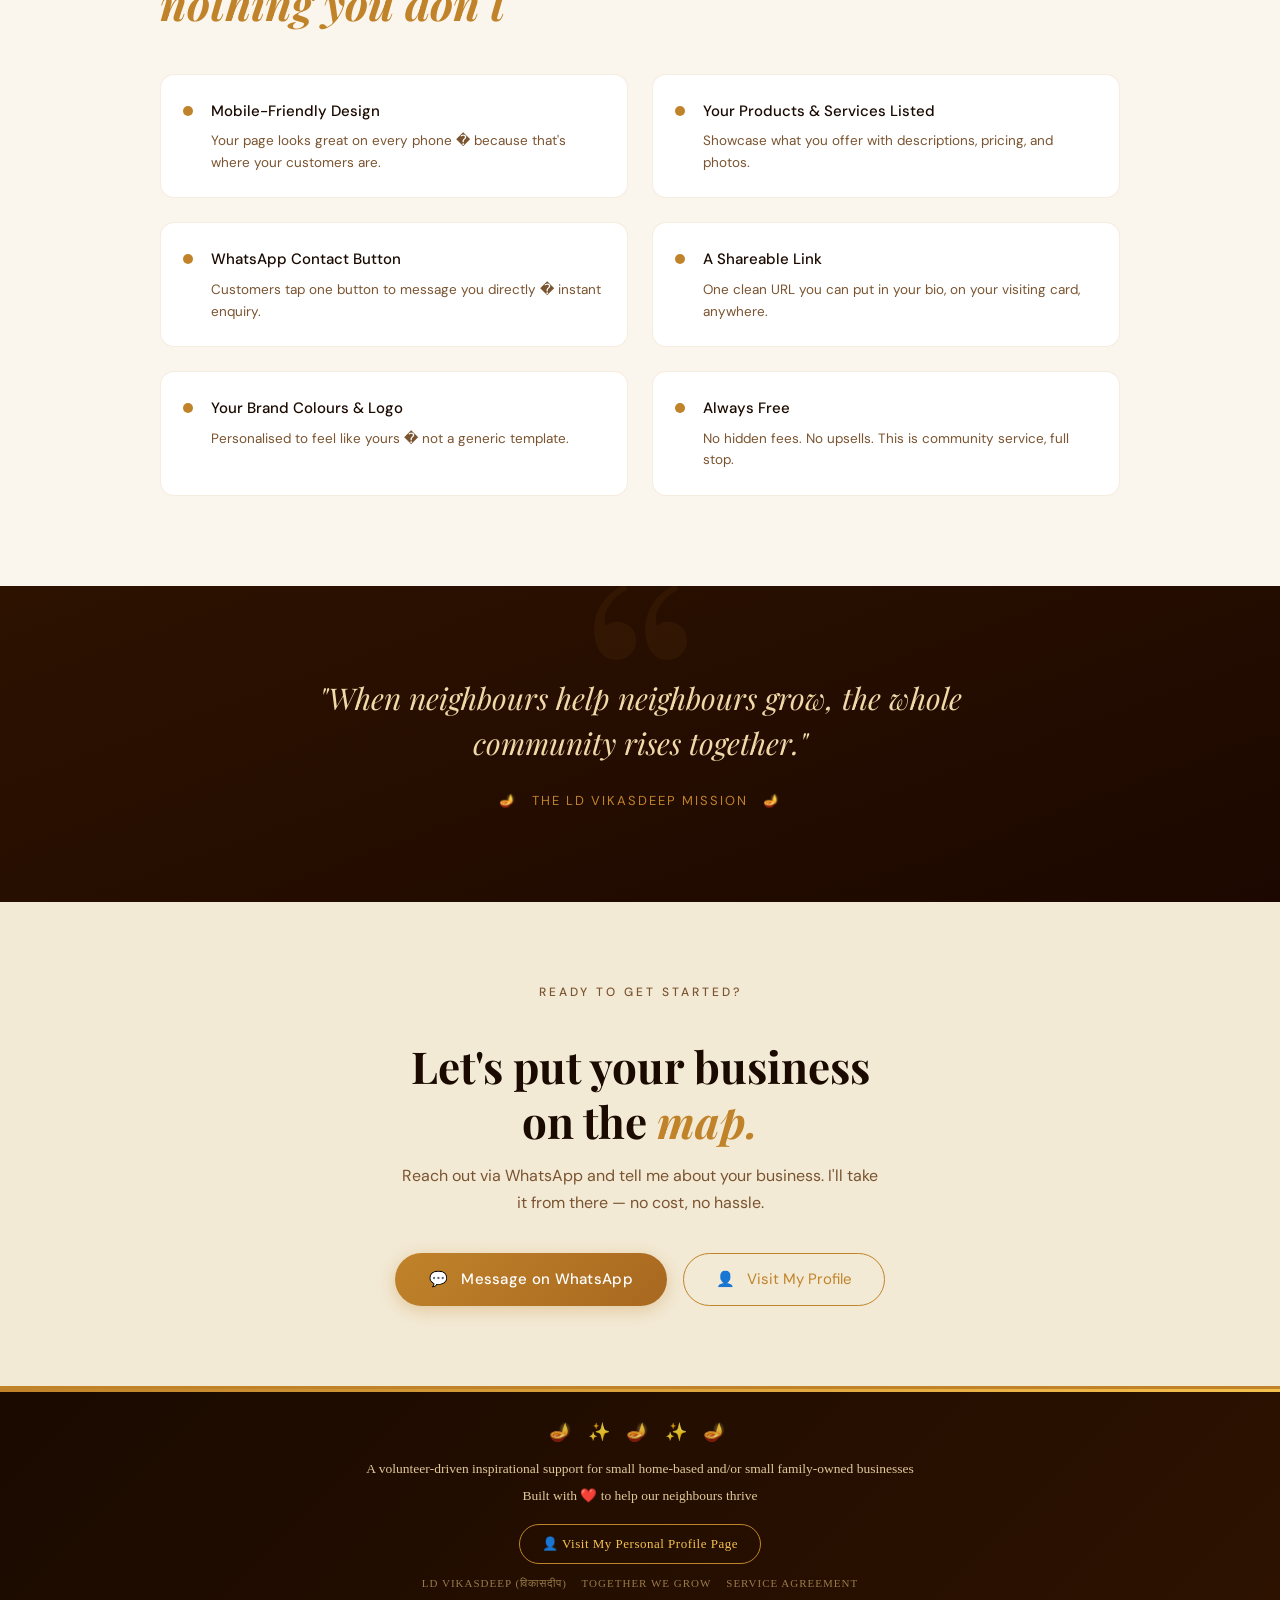
==== commit 1798b5e7: "Aesthetics" ====
--- a/index.html
+++ b/index.html
@@ -9,9 +9,9 @@
 </head>
 <body>
 
-<!-- -- NAV -- -->
+<!-- -- NAV --><!-- Adding a link to the tip jar page -->
 <nav>
-  <a class="nav-brand" href="#">LD VikasDeep (विकासदीप)</a>
+  <a class="nav-brand" href="#">LD VikasDeep (विकासदीप)  <a href="tipjar.html" style="color:var(--gold2);">Tip Jar</a></a>
   <span class="nav-tag">A Community Initiative</span>
 </nav>
 
@@ -125,7 +125,7 @@
 <!-- -- FOOTER -- -->
 <footer class="community-footer">
   <div class="kolam-divider">🪔 ✨ 🪔 ✨ 🪔</div>
-  <p>Proudly part of a growing community of <strong style="color:#f5c14e;">home-based small businesses</strong></p>
+  <p>A volunteer‑driven inspirational support for small home‑based and/or small family‑owned businesses</p>
   <p>Built with <span class="heart">❤️</span> to help our neighbours thrive</p>
   <a href="https://lavanyadeepak.rf.gd/" class="home-link" target="_blank" rel="noopener">
     👤 Visit My Personal Profile Page
--- a/assets/styles/styles.css
+++ b/assets/styles/styles.css
@@ -608,4 +608,252 @@
   @media (max-width: 600px) {
     .tos-body { padding: 40px 16px 60px; }
     .intro-card { padding: 24px 20px; }
-  }+  }
+
+/* tipjar.html styles */
+/* body { background: var(--cream); color: var(--text); font-family: 'DM Sans', sans-serif; font-size: 16px; line-height: 1.75; overflow-x: hidden; } */ /* Removed duplicate body styles */
+
+/* nav {
+    background: rgba(26,10,0,0.97);
+    display: flex; align-items: center; justify-content: space-between;
+    padding: 14px 36px;
+    border-bottom: 1px solid rgba(192,131,42,0.3);
+  }
+  .nav-brand { font-family: 'Playfair Display', serif; color: var(--gold2); font-size: 18px; text-decoration: none; }
+  .nav-tag   { font-size: 12px; color: var(--gold); letter-spacing: 2px; text-transform: uppercase; } */ /* Using existing nav styles */
+
+/* .hero { */
+/*    background: linear-gradient(150deg, var(--brown) 0%, var(--brown2) 60%, #1c0800 100%); */
+/*    padding: 72px 24px 60px; */
+/*    text-align: center; */
+/*    position: relative; overflow: hidden; */
+/*  } */
+/*  .hero::before { */
+/*    content: ''; */
+/*    position: absolute; top: 0; left: 0; right: 0; height: 3px; */
+/*    background: linear-gradient(90deg, var(--gold), var(--gold2), var(--gold)); */
+/*    background-size: 200%; */
+/*    animation: shimmer 3s linear infinite; */
+/*  } */
+/*  .kolam { font-size: 20px; letter-spacing: 8px; color: var(--gold); opacity: 0.7; margin-bottom: 20px; } */
+/*  .hero h1 { font-family: 'Playfair Display', serif; font-size: clamp(30px, 5vw, 52px); color: #fff; line-height: 1.2; margin-bottom: 14px; } */
+/*  .hero h1 em { font-style: italic; color: var(--gold2); } */
+/*  .hero p { color: #c8a87a; font-size: 17px; max-width: 500px; margin: 0 auto 28px; font-weight: 300; } */
+ .tip-hero {
+    background: linear-gradient(150deg, var(--brown) 0%, var(--brown2) 60%, #1c0800 100%);
+    padding: 72px 24px 60px;
+    text-align: center;
+    position: relative; overflow: hidden;
+  }
+ .tip-hero::before {
+    content: '';
+    position: absolute; top: 0; left: 0; right: 0; height: 3px;
+    background: linear-gradient(90deg, var(--gold), var(--gold2), var(--gold));
+    background-size: 200%;
+    animation: shimmer 3s linear infinite;
+  }
+ .tip-hero .kolam { font-size: 20px; letter-spacing: 8px; color: var(--gold); opacity: 0.7; margin-bottom: 20px; }
+ .tip-hero h1 { font-family: 'Playfair Display', serif; font-size: clamp(30px, 5vw, 52px); color: #fff; line-height: 1.2; margin-bottom: 14px; }
+ .tip-hero h1 em { font-style: italic; color: var(--gold2); }
+ .tip-hero p { color: #c8a87a; font-size: 17px; max-width: 500px; margin: 0 auto 28px; font-weight: 300; }
+
+  .free-badge {
+    display: inline-block;
+    background: rgba(192,131,42,0.15);
+    border: 1px solid rgba(192,131,42,0.4);
+    border-radius: 30px;
+    padding: 8px 24px;
+    color: var(--gold2);
+    font-size: 13px;
+    letter-spacing: 0.5px;
+  }
+
+  .body-wrap { max-width: 860px; margin: 0 auto; padding: 64px 24px 80px; }
+
+  .feel-note {
+    text-align: center;
+    margin-bottom: 56px;
+  }
+  .feel-note .chai-icon {
+    font-size: 52px;
+    display: block;
+    margin-bottom: 16px;
+    animation: sway 3s ease-in-out infinite;
+  }
+  .feel-note h2 {
+    font-family: 'Playfair Display', serif;
+    font-size: clamp(22px, 3.5vw, 34px);
+    color: var(--brown);
+    margin-bottom: 14px;
+  }
+  .feel-note h2 em { font-style: italic; color: var(--gold); }
+  .feel-note p { color: var(--muted); max-width: 520px; margin: 0 auto; font-size: 16px; }
+
+  .ways-grid {
+    display: grid;
+    grid-template-columns: repeat(3, 1fr);
+    gap: 20px;
+    margin-bottom: 52px;
+  }
+  .way-card {
+    background: var(--white);
+    border: 1px solid rgba(192,131,42,0.18);
+    border-radius: 18px;
+    padding: 28px 22px;
+    text-align: center;
+    transition: transform 0.3s, border-color 0.3s, box-shadow 0.3s;
+    cursor: default;
+  }
+  .way-card:hover {
+    transform: translateY(-5px);
+    border-color: rgba(192,131,42,0.5);
+    box-shadow: 0 10px 28px rgba(192,131,42,0.12);
+  }
+  .way-icon { font-size: 34px; margin-bottom: 12px; display: block; }
+  .way-card h3 { font-size: 16px; font-weight: 500; color: var(--brown); margin-bottom: 8px; }
+  .way-card p  { font-size: 13.5px; color: var(--muted); line-height: 1.6; }
+
+  .chai-jar {
+    background: linear-gradient(135deg, var(--brown2), #1c0800);
+    border-radius: 24px;
+    border: 1px solid rgba(192,131,42,0.35);
+    padding: 48px 40px;
+    text-align: center;
+    position: relative;
+    overflow: hidden;
+    margin-bottom: 40px;
+  }
+  .chai-jar::before {
+    content: '';
+    position: absolute; top: 0; left: 0; right: 0; height: 3px;
+    background: linear-gradient(90deg, var(--gold), var(--gold2), var(--gold));
+    background-size: 200%;
+    animation: shimmer 3s linear infinite;
+  }
+  .jar-label {
+    font-size: 11px; letter-spacing: 3px; text-transform: uppercase;
+    color: var(--gold); margin-bottom: 12px; display: block;
+  }
+  .chai-jar h2 {
+    font-family: 'Playfair Display', serif;
+    font-size: clamp(22px, 3vw, 32px);
+    color: #fff;
+    margin-bottom: 10px;
+  }
+  .chai-jar .sub { color: #c8a87a; font-size: 15px; margin-bottom: 32px; font-weight: 300; }
+
+  .upi-display {
+    display: inline-flex;
+    align-items: center;
+    gap: 14px;
+    background: rgba(255,255,255,0.07);
+    border: 1.5px solid rgba(192,131,42,0.4);
+    border-radius: 14px;
+    padding: 16px 28px;
+    margin-bottom: 20px;
+  }
+  .upi-display .upi-id {
+    font-family: 'DM Sans', monospace;
+    font-size: 20px;
+    font-weight: 500;
+    color: var(--gold2);
+    letter-spacing: 0.5px;
+  }
+  .copy-btn {
+    background: rgba(192,131,42,0.2);
+    border: 1px solid rgba(192,131,42,0.4);
+    border-radius: 8px;
+    color: var(--gold2);
+    font-size: 12px;
+    padding: 6px 14px;
+    cursor: pointer;
+    font-family: 'DM Sans', sans-serif;
+    transition: background 0.2s;
+    letter-spacing: 0.5px;
+  }
+  .copy-btn:hover { background: rgba(192,131,42,0.4); }
+  .copy-btn.copied { color: #7ed88a; border-color: rgba(126,216,138,0.4); background: rgba(126,216,138,0.1); }
+
+  .bank-toggle-btn {
+    background: transparent;
+    border: 1.5px solid rgba(192,131,42,0.35);
+    border-radius: 30px;
+    color: var(--gold);
+    font-size: 13px;
+    padding: 9px 24px;
+    cursor: pointer;
+    font-family: 'DM Sans', sans-serif;
+    transition: all 0.25s;
+    margin-top: 8px;
+    letter-spacing: 0.3px;
+  }
+  .bank-toggle-btn:hover { background: rgba(192,131,42,0.15); }
+
+  .bank-details {
+    margin-top: 24px;
+    background: rgba(255,255,255,0.05);
+    border: 1px solid rgba(192,131,42,0.2);
+    border-radius: 14px;
+    overflow: hidden;
+    display: none;
+  }
+  .bank-details.open { display: block; }
+  .bank-row {
+    display: flex; justify-content: space-between; align-items: center;
+    padding: 12px 22px;
+    border-bottom: 1px solid rgba(192,131,42,0.1);
+    font-size: 14px;
+  }
+  .bank-row:last-child { border-bottom: none; }
+  .bank-key { color: #9a7a50; }
+  .bank-val { color: var(--gold2); font-weight: 500; font-family: monospace; letter-spacing: 0.3px; }
+
+  .amounts-row {
+    display: flex;
+    gap: 12px;
+    justify-content: center;
+    flex-wrap: wrap;
+    margin-bottom: 24px;
+  }
+  .amount-pill {
+    border: 1.5px solid rgba(192,131,42,0.4);
+    border-radius: 30px;
+    padding: 8px 20px;
+    color: #e0c89a;
+    font-size: 14px;
+    cursor: pointer;
+    transition: all 0.2s;
+    background: transparent;
+    font-family: 'DM Sans', sans-serif;
+  }
+  .amount-pill:hover, .amount-pill.active {
+    background: var(--gold);
+    color: var(--brown);
+    border-color: var(--gold);
+  }
+  .amount-pill .pill-label { display: block; font-size: 11px; opacity: 0.75; margin-top: 1px; }
+
+  .no-pressure {
+    background: var(--cream2);
+    border-radius: 16px;
+    padding: 32px 36px;
+    text-align: center;
+    margin-bottom: 48px;
+    border-left: 3px solid var(--gold);
+    border-radius: 0 16px 16px 0;
+  }
+  .no-pressure .np-icon { font-size: 28px; margin-bottom: 10px; display: block; }
+  .no-pressure h3 { font-family: 'Playfair Display', serif; font-size: 20px; color: var(--brown); margin-bottom: 8px; }
+  .no-pressure p  { color: var(--muted); font-size: 15px; max-width: 500px; margin: 0 auto; }
+
+  .other-ways { margin-bottom: 52px; }
+  .other-ways h3 {
+    font-family: 'Playfair Display', serif;
+    font-size: 22px; color: var(--brown);
+    margin-bottom: 20px;
+    text-align: center;
+  }
+  .other-ways h3 em { color: var(--gold); font-style: italic; }
+  .other-grid {
+    display: grid;
+    grid-template-columns: 1fr 1fr;
